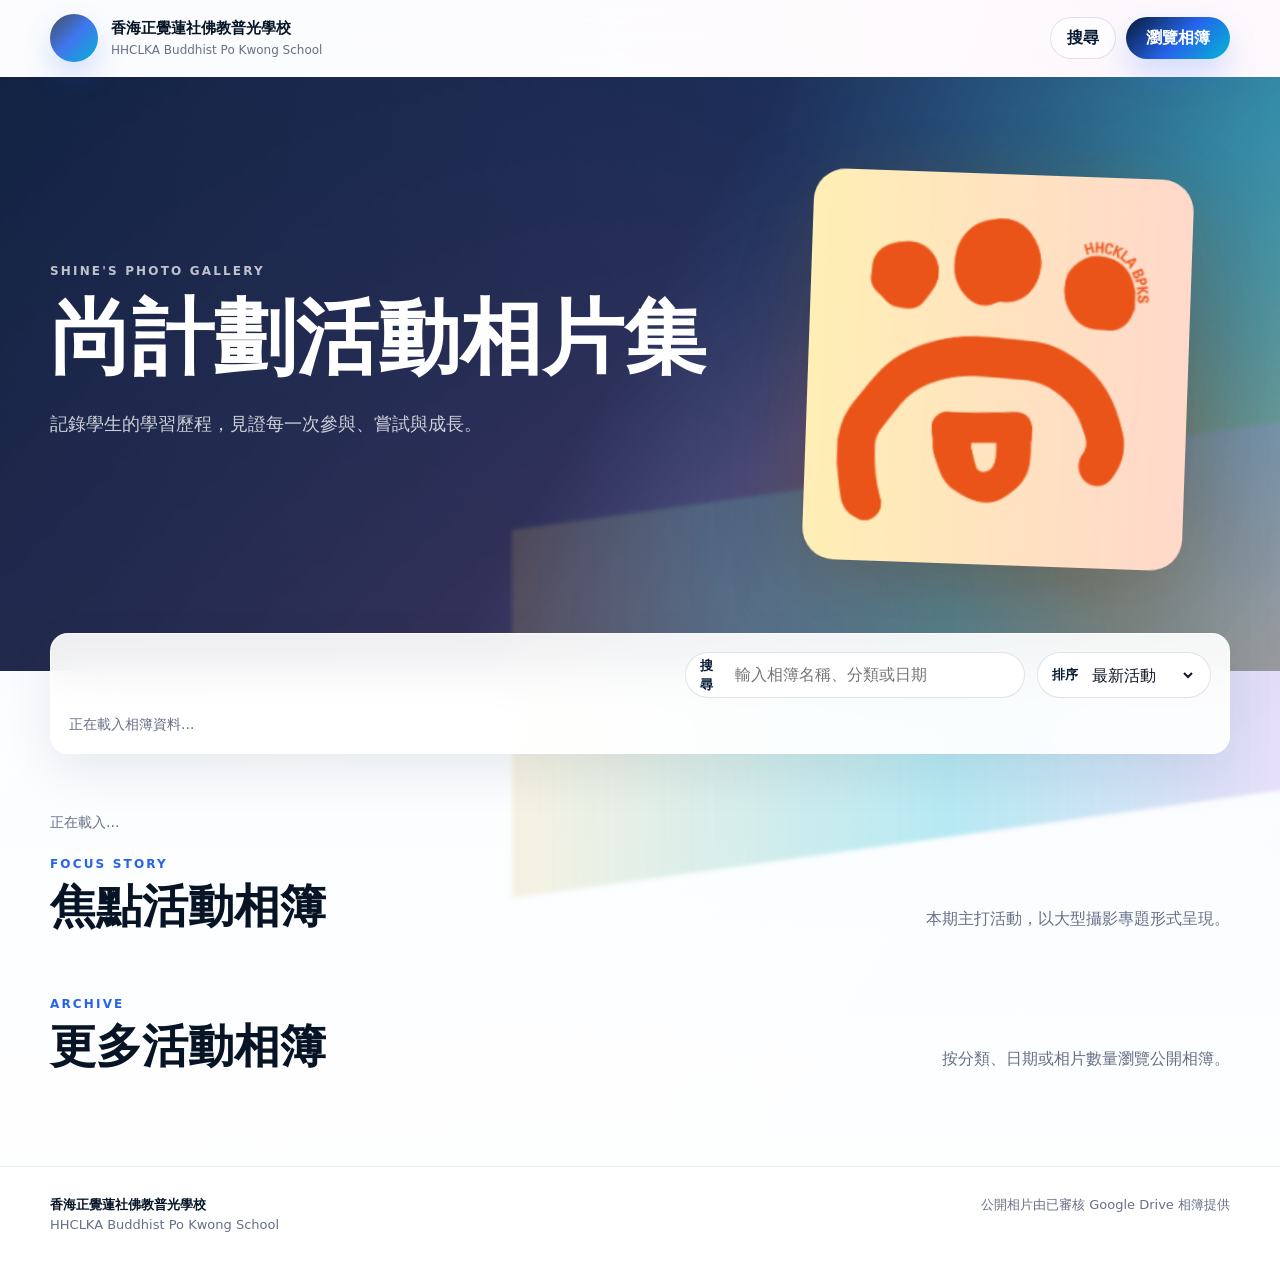
==== index.html @ b088b800 "Use SHINE logo hero artwork" ====
<!DOCTYPE html>
<html lang="zh-Hant">
<head>
  <meta charset="UTF-8" />
  <meta name="viewport" content="width=device-width, initial-scale=1.0" />
  <meta name="description" content="尚計劃活動相片集，展示學生活動、工作體驗及校園服務相片。" />
  <title>尚計劃活動相片集</title>
  <link rel="stylesheet" href="./assets/styles.css" />
  <script src="./config.js"></script>
  <script defer src="./assets/app.js"></script>
</head>
<body>
  <div class="site-shell">
    <header class="site-header">
      <div class="header-inner">
        <a class="brand" href="./" aria-label="返回首頁">
          <span class="brand-mark" id="brandMark" aria-hidden="true"></span>
          <span class="brand-text">
            <span class="brand-title" id="schoolZh">香海正覺蓮社佛教普光學校</span>
            <span class="brand-subtitle" id="schoolEn">HHCLKA Buddhist Po Kwong School</span>
          </span>
        </a>
        <nav class="header-actions" aria-label="主要操作">
          <button class="ghost-button" type="button" id="focusSearch">搜尋</button>
          <button class="primary-button" type="button" data-scroll-target="galleryArea">瀏覽相簿</button>
        </nav>
      </div>
    </header>

    <main>
      <section class="hero" id="homeHero">
        <div class="hero-inner">
          <div class="hero-copy">
            <p class="eyebrow">SHINE's PHOTO GALLERY</p>
            <h1 id="siteTitle">尚計劃活動相片集</h1>
            <p id="siteSubtitle">記錄學生的學習歷程，見證每一次參與、嘗試與成長。</p>
          </div>
          <div class="hero-panel" aria-hidden="true">
            <img class="hero-brand-art" src="./assets/shine-logo.png" alt="" />
          </div>
        </div>
      </section>

      <section class="gallery-controls" id="galleryControls" aria-label="相簿篩選及排序">
        <div class="controls-inner">
          <div class="filter-group" id="filters" aria-label="分類篩選"></div>
          <div class="tool-group">
            <label class="search-field">
              <span>搜尋</span>
              <input id="searchInput" type="search" placeholder="輸入相簿名稱、分類或日期" autocomplete="off" />
            </label>
            <label class="select-field">
              <span>排序</span>
              <select id="sortSelect">
                <option value="newest">最新活動</option>
                <option value="oldest">最舊活動</option>
                <option value="photoCount">相片最多</option>
              </select>
            </label>
          </div>
          <p class="meta-line" id="metaLine">正在載入相簿資料...</p>
        </div>
      </section>

      <section class="home-view" id="homeView">
        <div class="content" id="galleryArea">
          <div class="status" id="status" role="status">正在載入...</div>

          <section class="section-block feature-section" aria-labelledby="featuredTitle">
            <div class="section-head">
              <div>
                <p class="section-kicker">Focus Story</p>
                <h2 class="section-title" id="featuredTitle">焦點活動相簿</h2>
              </div>
              <p class="section-note">本期主打活動，以大型攝影專題形式呈現。</p>
            </div>
            <div class="featured-area" id="featuredArea"></div>
          </section>

          <section class="section-block more-section" aria-labelledby="moreTitle">
            <div class="section-head">
              <div>
                <p class="section-kicker">Archive</p>
                <h2 class="section-title" id="moreTitle">更多活動相簿</h2>
              </div>
              <p class="section-note">按分類、日期或相片數量瀏覽公開相簿。</p>
            </div>
            <div class="album-grid" id="albumGrid"></div>
          </section>
        </div>
      </section>

      <section class="album-view" id="albumView" hidden>
        <div class="content">
          <a class="back-link" id="backBtn" href="./">返回所有相簿</a>
          <article class="album-masthead" id="albumMasthead"></article>
          <div class="status" id="photoStatus" role="status">正在載入相片...</div>
          <div class="photo-wall" id="photoGrid"></div>
        </div>
      </section>
    </main>

    <footer class="site-footer">
      <div class="footer-inner">
        <div>
          <p class="footer-brand" id="footerSchool">香海正覺蓮社佛教普光學校</p>
          <p id="footerText">HHCLKA Buddhist Po Kwong School</p>
        </div>
        <p class="footer-note">公開相片由已審核 Google Drive 相簿提供</p>
      </div>
    </footer>
  </div>
</body>
</html>
---- assets/styles.css ----
:root {
  --ink: #101828;
  --ink-strong: #061425;
  --muted: #667085;
  --muted-strong: #475467;
  --line: rgba(148, 163, 184, 0.28);
  --paper: #fffaf6;
  --surface: rgba(255, 255, 255, 0.78);
  --surface-strong: rgba(255, 255, 255, 0.92);
  --navy: #071a35;
  --blue: #2563eb;
  --electric: #4f46e5;
  --cyan: #06b6d4;
  --magenta: #d946ef;
  --orange: #f97316;
  --gold: #d4a017;
  --shadow-soft: 0 18px 50px rgba(15, 23, 42, 0.08);
  --shadow-lift: 0 24px 70px rgba(15, 23, 42, 0.16);
  --radius-sm: 8px;
  --radius-md: 18px;
  --radius-lg: 28px;
}

* {
  box-sizing: border-box;
}

html {
  scroll-behavior: smooth;
}

body {
  margin: 0;
  min-width: 320px;
  color: var(--ink);
  background:
    linear-gradient(120deg, rgba(255, 255, 255, 0.62), rgba(255, 255, 255, 0.1)),
    radial-gradient(ellipse at 12% -18%, rgba(37, 99, 235, 0.18), transparent 48%),
    radial-gradient(ellipse at 88% 4%, rgba(217, 70, 239, 0.16), transparent 42%),
    linear-gradient(180deg, #fffaf6 0%, #f7fbff 48%, #fff 100%);
  font-family: Inter, ui-sans-serif, system-ui, -apple-system, BlinkMacSystemFont, "Segoe UI", "Microsoft JhengHei", "Noto Sans TC", sans-serif;
  line-height: 1.5;
}

body::before {
  content: "";
  position: fixed;
  inset: 0;
  pointer-events: none;
  z-index: -1;
  opacity: 0.26;
  background-image:
    linear-gradient(rgba(15, 23, 42, 0.035) 1px, transparent 1px),
    linear-gradient(90deg, rgba(15, 23, 42, 0.025) 1px, transparent 1px);
  background-size: 52px 52px;
  mask-image: linear-gradient(to bottom, #000, transparent 78%);
}

a {
  color: inherit;
  text-decoration: none;
}

button,
input,
select {
  font: inherit;
}

button {
  cursor: pointer;
}

img {
  display: block;
  max-width: 100%;
}

.site-shell {
  min-height: 100vh;
  overflow: hidden;
}

.site-header {
  position: sticky;
  top: 0;
  z-index: 50;
  border-bottom: 1px solid rgba(255, 255, 255, 0.38);
  background: rgba(255, 255, 255, 0.68);
  backdrop-filter: blur(22px);
}

.header-inner,
.hero-inner,
.controls-inner,
.content,
.footer-inner {
  width: min(1180px, calc(100% - 40px));
  margin: 0 auto;
}

.header-inner {
  min-height: 76px;
  display: flex;
  align-items: center;
  justify-content: space-between;
  gap: 20px;
}

.brand {
  display: inline-flex;
  align-items: center;
  gap: 13px;
  min-width: 0;
}

.brand-mark {
  width: 48px;
  height: 48px;
  flex: 0 0 auto;
  display: grid;
  place-items: center;
  border-radius: 50%;
  color: #fff;
  font-weight: 800;
  letter-spacing: 0;
  background:
    linear-gradient(135deg, rgba(255, 255, 255, 0.24), transparent),
    linear-gradient(135deg, var(--navy), var(--blue) 48%, var(--cyan));
  box-shadow: 0 14px 30px rgba(37, 99, 235, 0.2);
  overflow: hidden;
}

.brand-mark img {
  width: 100%;
  height: 100%;
  object-fit: contain;
  background: #fff;
  padding: 4px;
}

.brand-text {
  display: grid;
  min-width: 0;
}

.brand-title {
  font-size: 15px;
  font-weight: 800;
  color: var(--ink-strong);
  white-space: nowrap;
  overflow: hidden;
  text-overflow: ellipsis;
}

.brand-subtitle {
  margin-top: 2px;
  font-size: 12px;
  color: var(--muted);
  white-space: nowrap;
  overflow: hidden;
  text-overflow: ellipsis;
}

.header-actions {
  display: flex;
  align-items: center;
  gap: 10px;
  flex: 0 0 auto;
}

.ghost-button,
.primary-button,
.feature-action,
.album-action {
  min-height: 42px;
  border: 0;
  border-radius: 999px;
  display: inline-flex;
  align-items: center;
  justify-content: center;
  gap: 8px;
  font-weight: 800;
  letter-spacing: 0;
  transition: transform 0.22s ease, box-shadow 0.22s ease, background 0.22s ease;
}

.ghost-button {
  padding: 0 16px;
  color: var(--navy);
  background: rgba(255, 255, 255, 0.64);
  border: 1px solid rgba(15, 23, 42, 0.12);
}

.primary-button,
.feature-action {
  padding: 0 20px;
  color: #fff;
  background: linear-gradient(135deg, var(--navy), var(--blue) 52%, var(--cyan));
  box-shadow: 0 16px 32px rgba(37, 99, 235, 0.2);
}

.ghost-button:hover,
.primary-button:hover,
.feature-action:hover,
.album-action:hover {
  transform: translateY(-2px);
}

.hero {
  position: relative;
  isolation: isolate;
}

.hero::before {
  content: "";
  position: absolute;
  inset: 0;
  z-index: -2;
  background:
    linear-gradient(120deg, rgba(7, 26, 53, 0.92) 0%, rgba(20, 31, 63, 0.86) 48%, rgba(6, 182, 212, 0.36) 100%),
    conic-gradient(from 145deg at 72% 46%, rgba(249, 115, 22, 0.82), rgba(217, 70, 239, 0.54), rgba(37, 99, 235, 0.78), rgba(6, 182, 212, 0.62), rgba(249, 115, 22, 0.82));
}

.hero::after {
  content: "";
  position: absolute;
  inset: auto -8% -28% 40%;
  height: 62%;
  z-index: -1;
  transform: skewY(-8deg);
  background:
    linear-gradient(90deg, rgba(212, 160, 23, 0.12), rgba(6, 182, 212, 0.28), rgba(217, 70, 239, 0.18)),
    rgba(255, 255, 255, 0.06);
  filter: blur(2px);
}

.hero-inner {
  min-height: 560px;
  display: grid;
  grid-template-columns: minmax(0, 1.04fr) minmax(320px, 0.72fr);
  align-items: center;
  gap: 48px;
  padding: 82px 0 92px;
  color: #fff;
}

.hero-copy {
  max-width: 720px;
}

.eyebrow,
.section-kicker {
  margin: 0 0 16px;
  color: rgba(255, 255, 255, 0.72);
  font-size: 12px;
  font-weight: 900;
  letter-spacing: 0.18em;
  text-transform: uppercase;
}

.hero h1 {
  margin: 0;
  max-width: 760px;
  font-family: "Noto Serif TC", "Songti TC", Georgia, serif;
  font-size: clamp(44px, 7vw, 82px);
  font-weight: 700;
  line-height: 1.06;
  letter-spacing: 0;
}

.hero-copy p:not(.eyebrow) {
  max-width: 620px;
  margin: 24px 0 34px;
  color: rgba(255, 255, 255, 0.78);
  font-size: 18px;
  line-height: 1.9;
}

.hero-panel {
  position: relative;
  min-height: 420px;
  display: grid;
  place-items: center;
}

.hero-brand-art {
  width: min(380px, 72vw);
  max-height: 420px;
  object-fit: contain;
  border-radius: 32px;
  filter:
    drop-shadow(0 34px 72px rgba(0, 0, 0, 0.26))
    drop-shadow(0 14px 34px rgba(249, 115, 22, 0.16));
  transform: rotate(2deg);
  transform-origin: center;
}

.gallery-controls {
  position: relative;
  z-index: 10;
  margin-top: -38px;
}

.controls-inner {
  padding: 18px;
  display: grid;
  grid-template-columns: 1fr auto;
  gap: 16px 22px;
  align-items: center;
  border: 1px solid rgba(255, 255, 255, 0.68);
  border-radius: var(--radius-md);
  background: var(--surface-strong);
  box-shadow: var(--shadow-soft);
  backdrop-filter: blur(22px);
}

.filter-group {
  display: flex;
  flex-wrap: wrap;
  gap: 9px;
  min-width: 0;
}

.filter-button {
  min-height: 38px;
  padding: 0 15px;
  border: 1px solid rgba(15, 23, 42, 0.1);
  border-radius: 999px;
  color: var(--muted-strong);
  background: rgba(255, 255, 255, 0.66);
  font-weight: 800;
  transition: transform 0.2s ease, border-color 0.2s ease, color 0.2s ease, background 0.2s ease;
}

.filter-button:hover,
.filter-button.is-active {
  transform: translateY(-1px);
  color: #fff;
  border-color: transparent;
  background: linear-gradient(135deg, var(--navy), var(--blue), var(--cyan));
}

.tool-group {
  display: flex;
  align-items: center;
  gap: 12px;
  justify-self: end;
}

.search-field,
.select-field {
  min-height: 46px;
  display: flex;
  align-items: center;
  gap: 10px;
  border: 1px solid rgba(15, 23, 42, 0.12);
  border-radius: 999px;
  background: #fff;
  color: var(--muted);
  padding: 0 14px;
}

.search-field {
  width: min(340px, 32vw);
}

.search-field span,
.select-field span {
  font-size: 13px;
  font-weight: 900;
  color: var(--navy);
}

.search-field input,
.select-field select {
  width: 100%;
  min-width: 0;
  border: 0;
  outline: 0;
  color: var(--ink);
  background: transparent;
}

.select-field select {
  width: 108px;
}

.meta-line {
  grid-column: 1 / -1;
  margin: 0;
  color: var(--muted);
  font-size: 14px;
}

.content {
  padding: 58px 0 70px;
}

.status {
  margin: 0 0 22px;
  color: var(--muted);
  font-size: 14px;
}

.section-block + .section-block {
  margin-top: 62px;
}

.feature-section[hidden] + .more-section {
  margin-top: 0;
}

.section-head {
  margin-bottom: 24px;
  display: flex;
  align-items: end;
  justify-content: space-between;
  gap: 24px;
}

.section-kicker {
  margin-bottom: 8px;
  color: var(--blue);
}

.section-title {
  margin: 0;
  font-family: "Noto Serif TC", "Songti TC", Georgia, serif;
  font-size: clamp(30px, 4vw, 46px);
  line-height: 1.12;
  letter-spacing: 0;
  color: var(--ink-strong);
}

.section-note {
  max-width: 360px;
  margin: 0;
  color: var(--muted);
  line-height: 1.7;
}

.featured-card {
  position: relative;
  display: grid;
  grid-template-columns: minmax(0, 0.82fr) minmax(320px, 1fr);
  min-height: 430px;
  overflow: hidden;
  border-radius: var(--radius-lg);
  color: #fff;
  background:
    linear-gradient(#101828, #101828) padding-box,
    linear-gradient(135deg, var(--cyan), var(--blue), var(--magenta), var(--orange), var(--gold)) border-box;
  border: 1px solid transparent;
  box-shadow:
    0 30px 70px rgba(37, 99, 235, 0.22),
    0 22px 52px rgba(217, 70, 239, 0.14),
    0 12px 44px rgba(249, 115, 22, 0.1);
}

.featured-card::before {
  content: "";
  position: absolute;
  inset: 0;
  pointer-events: none;
  background:
    linear-gradient(135deg, rgba(255, 255, 255, 0.14), transparent 42%),
    linear-gradient(90deg, rgba(7, 26, 53, 0.96) 0%, rgba(7, 26, 53, 0.82) 38%, rgba(7, 26, 53, 0.18) 100%);
  z-index: 1;
}

.featured-copy {
  position: relative;
  z-index: 2;
  padding: clamp(28px, 5vw, 54px);
  align-self: end;
}

.featured-media {
  position: relative;
  overflow: hidden;
  min-height: 430px;
  background:
    linear-gradient(135deg, rgba(37, 99, 235, 0.24), rgba(6, 182, 212, 0.28)),
    #dbeafe;
}

.featured-media img {
  position: relative;
  z-index: 1;
  width: 100%;
  height: 100%;
  min-height: 430px;
  object-fit: cover;
  filter: saturate(1.12) contrast(1.04);
  transform: scale(1.01);
  transition: transform 0.5s ease;
}

.featured-card:hover .featured-media img {
  transform: scale(1.06);
}

.feature-label,
.album-label,
.masthead-label {
  display: inline-flex;
  align-items: center;
  min-height: 30px;
  padding: 0 12px;
  border-radius: 999px;
  color: #fff;
  font-size: 12px;
  font-weight: 900;
  background: linear-gradient(135deg, var(--blue), var(--cyan));
}

.featured-title {
  max-width: 620px;
  margin: 18px 0 16px;
  font-family: "Noto Serif TC", "Songti TC", Georgia, serif;
  font-size: clamp(32px, 5vw, 58px);
  line-height: 1.12;
  letter-spacing: 0;
}

.featured-desc {
  max-width: 540px;
  margin: 0 0 24px;
  color: rgba(255, 255, 255, 0.8);
  font-size: 16px;
  line-height: 1.85;
}

.feature-meta,
.album-meta,
.masthead-meta {
  display: flex;
  flex-wrap: wrap;
  gap: 10px;
  align-items: center;
  color: rgba(255, 255, 255, 0.78);
  font-size: 14px;
}

.feature-meta {
  margin-bottom: 24px;
}

.feature-action {
  min-height: 48px;
  background: linear-gradient(135deg, var(--orange), var(--magenta) 52%, var(--blue));
}

.album-grid {
  display: grid;
  grid-template-columns: repeat(3, minmax(0, 1fr));
  gap: 22px;
}

.album-card {
  position: relative;
  min-width: 0;
  overflow: hidden;
  border: 1px solid rgba(148, 163, 184, 0.22);
  border-radius: var(--radius-md);
  background: var(--surface-strong);
  box-shadow: 0 16px 42px rgba(15, 23, 42, 0.08);
  transition: transform 0.24s ease, box-shadow 0.24s ease, border-color 0.24s ease;
}

.album-card:hover {
  transform: translateY(-6px);
  border-color: rgba(37, 99, 235, 0.24);
  box-shadow: var(--shadow-lift);
}

.album-cover {
  position: relative;
  aspect-ratio: 4 / 3;
  overflow: hidden;
  background:
    linear-gradient(135deg, rgba(37, 99, 235, 0.18), rgba(217, 70, 239, 0.14), rgba(249, 115, 22, 0.16)),
    #e2e8f0;
}

.album-cover img {
  position: relative;
  z-index: 1;
  width: 100%;
  height: 100%;
  object-fit: cover;
  filter: saturate(1.1) contrast(1.03);
  transition: transform 0.42s ease;
}

.album-cover::after,
.featured-media::after,
.masthead-cover::after {
  content: "";
  position: absolute;
  inset: 0;
  z-index: 2;
  pointer-events: none;
  opacity: 0.3;
  background:
    radial-gradient(circle at 18% 18%, rgba(6, 182, 212, 0.45), transparent 32%),
    radial-gradient(circle at 86% 20%, rgba(217, 70, 239, 0.34), transparent 34%),
    linear-gradient(135deg, rgba(249, 115, 22, 0.22), rgba(37, 99, 235, 0.08) 46%, rgba(212, 160, 23, 0.18));
  mix-blend-mode: screen;
}

.cover-art {
  position: absolute;
  inset: 0;
  z-index: 0;
  display: grid;
  place-items: center;
  overflow: hidden;
  color: rgba(255, 255, 255, 0.88);
  font-family: "Noto Serif TC", "Songti TC", Georgia, serif;
  font-size: clamp(34px, 6vw, 76px);
  font-weight: 800;
  letter-spacing: 0;
  background:
    radial-gradient(circle at 12% 18%, rgba(6, 182, 212, 0.95), transparent 30%),
    radial-gradient(circle at 86% 18%, rgba(217, 70, 239, 0.82), transparent 34%),
    radial-gradient(circle at 78% 86%, rgba(249, 115, 22, 0.85), transparent 36%),
    linear-gradient(135deg, #071a35 0%, #2563eb 46%, #06b6d4 100%);
}

.cover-art::before,
.cover-art::after {
  content: "";
  position: absolute;
  inset: -28%;
  background:
    conic-gradient(from 120deg, rgba(255, 255, 255, 0), rgba(255, 255, 255, 0.34), rgba(255, 255, 255, 0), rgba(212, 160, 23, 0.34), rgba(255, 255, 255, 0));
  animation: coverDrift 12s linear infinite;
}

.cover-art::after {
  inset: 8%;
  border: 1px solid rgba(255, 255, 255, 0.34);
  border-radius: 34% 66% 54% 46%;
  background:
    linear-gradient(135deg, rgba(255, 255, 255, 0.24), rgba(255, 255, 255, 0)),
    radial-gradient(circle at 50% 50%, rgba(255, 255, 255, 0.12), transparent 58%);
  animation-direction: reverse;
}

.cover-art span {
  position: relative;
  z-index: 1;
  text-shadow: 0 18px 42px rgba(7, 26, 53, 0.36);
}

@keyframes coverDrift {
  to {
    transform: rotate(1turn);
  }
}

.album-card:hover .album-cover img {
  transform: scale(1.05);
}

.album-label {
  position: absolute;
  z-index: 3;
  top: 14px;
  left: 14px;
  backdrop-filter: blur(12px);
}

.album-body {
  padding: 20px 20px 22px;
}

.album-title {
  margin: 0 0 10px;
  color: var(--ink-strong);
  font-size: 19px;
  font-weight: 900;
  line-height: 1.35;
}

.album-desc {
  min-height: 52px;
  margin: 0 0 18px;
  color: var(--muted);
  font-size: 14px;
  line-height: 1.75;
}

.album-meta {
  color: var(--muted);
}

.album-action {
  margin-top: 18px;
  width: 100%;
  min-height: 42px;
  color: var(--navy);
  background: linear-gradient(135deg, rgba(37, 99, 235, 0.12), rgba(6, 182, 212, 0.12), rgba(217, 70, 239, 0.1));
}

.empty-state,
.error-state {
  padding: 38px;
  border: 1px dashed rgba(148, 163, 184, 0.54);
  border-radius: var(--radius-md);
  background: rgba(255, 255, 255, 0.7);
  color: var(--muted);
  text-align: center;
}

.empty-state strong,
.error-state strong {
  display: block;
  margin-bottom: 8px;
  color: var(--ink-strong);
  font-size: 18px;
}

.error-state {
  border-color: rgba(248, 113, 113, 0.5);
  color: #b42318;
  background: rgba(255, 241, 242, 0.84);
}

.album-view {
  position: relative;
}

.album-view .content {
  padding-top: 48px;
}

.back-link {
  display: inline-flex;
  align-items: center;
  min-height: 40px;
  margin-bottom: 24px;
  color: var(--navy);
  font-weight: 900;
  border-bottom: 2px solid rgba(37, 99, 235, 0.34);
}

.album-masthead {
  position: relative;
  overflow: hidden;
  min-height: 360px;
  margin-bottom: 34px;
  border-radius: var(--radius-lg);
  color: #fff;
  background:
    linear-gradient(110deg, rgba(7, 26, 53, 0.96), rgba(7, 26, 53, 0.72) 48%, rgba(7, 26, 53, 0.18)),
    var(--navy);
  box-shadow: var(--shadow-lift);
}

.masthead-cover {
  position: absolute;
  inset: 0;
  z-index: 0;
  overflow: hidden;
}

.masthead-cover img {
  position: relative;
  z-index: 1;
  width: 100%;
  height: 100%;
  object-fit: cover;
  opacity: 0.44;
  filter: saturate(1.14) contrast(1.05);
}

.masthead-content {
  position: relative;
  z-index: 1;
  max-width: 760px;
  padding: clamp(30px, 6vw, 58px);
}

.masthead-title {
  margin: 18px 0 16px;
  font-family: "Noto Serif TC", "Songti TC", Georgia, serif;
  font-size: clamp(34px, 5.2vw, 62px);
  line-height: 1.12;
  letter-spacing: 0;
}

.masthead-desc {
  max-width: 640px;
  margin: 0 0 22px;
  color: rgba(255, 255, 255, 0.8);
  line-height: 1.85;
}

.photo-wall {
  display: grid;
  grid-template-columns: repeat(4, minmax(0, 1fr));
  grid-auto-flow: dense;
  gap: 16px;
}

.photo-tile {
  position: relative;
  overflow: hidden;
  min-height: 190px;
  border-radius: var(--radius-sm);
  background: #e2e8f0;
  box-shadow: 0 14px 30px rgba(15, 23, 42, 0.08);
  transition: transform 0.24s ease, box-shadow 0.24s ease;
}

.photo-tile:nth-child(7n + 1),
.photo-tile:nth-child(7n + 5) {
  grid-row: span 2;
}

.photo-tile:hover {
  transform: translateY(-4px);
  box-shadow: var(--shadow-lift);
}

.photo-tile img {
  width: 100%;
  height: 100%;
  min-height: 190px;
  object-fit: cover;
  transition: transform 0.42s ease;
}

.photo-tile:hover img {
  transform: scale(1.045);
}

.site-footer {
  border-top: 1px solid rgba(148, 163, 184, 0.22);
  background: rgba(255, 255, 255, 0.74);
}

.footer-inner {
  padding: 28px 0;
  display: flex;
  justify-content: space-between;
  gap: 24px;
  color: var(--muted);
  font-size: 13px;
}

.footer-inner p {
  margin: 0;
}

.footer-brand {
  margin-bottom: 5px;
  color: var(--ink-strong);
  font-weight: 900;
}

.footer-note {
  text-align: right;
}

[hidden] {
  display: none !important;
}

@media (max-width: 1040px) {
  .hero-inner {
    grid-template-columns: 1fr;
    min-height: auto;
  }

  .hero-panel {
    display: none;
  }

  .controls-inner {
    grid-template-columns: 1fr;
  }

  .tool-group {
    justify-self: stretch;
  }

  .search-field {
    width: 100%;
  }

  .album-grid,
  .photo-wall {
    grid-template-columns: repeat(2, minmax(0, 1fr));
  }

  .featured-card {
    grid-template-columns: 1fr;
  }

  .featured-media {
    order: -1;
    min-height: 280px;
  }

  .featured-media img {
    min-height: 280px;
  }

  .featured-card::before {
    background:
      linear-gradient(180deg, rgba(7, 26, 53, 0.14) 0%, rgba(7, 26, 53, 0.88) 62%, rgba(7, 26, 53, 0.96) 100%);
  }
}

@media (max-width: 720px) {
  .header-inner,
  .hero-inner,
  .controls-inner,
  .content,
  .footer-inner {
    width: min(100% - 28px, 1180px);
  }

  .header-inner {
    min-height: auto;
    padding: 14px 0;
    align-items: flex-start;
    flex-direction: column;
  }

  .header-actions,
  .tool-group,
  .section-head,
  .footer-inner {
    width: 100%;
    align-items: stretch;
    flex-direction: column;
  }

  .brand {
    width: 100%;
  }

  .brand-title,
  .brand-subtitle {
    white-space: normal;
  }

  .ghost-button,
  .primary-button {
    width: 100%;
  }

  .hero-inner {
    padding: 64px 0 88px;
  }

  .hero h1 {
    font-size: 42px;
  }

  .gallery-controls {
    margin-top: -56px;
  }

  .filter-group {
    display: grid;
    grid-template-columns: repeat(2, minmax(0, 1fr));
  }

  .filter-button {
    width: 100%;
  }

  .search-field,
  .select-field {
    width: 100%;
  }

  .select-field select {
    width: 100%;
  }

  .content {
    padding: 44px 0 56px;
  }

  .album-grid,
  .photo-wall {
    grid-template-columns: 1fr;
  }

  .photo-tile:nth-child(n) {
    grid-row: auto;
  }

  .featured-copy,
  .masthead-content {
    padding: 28px;
  }

  .featured-title,
  .masthead-title {
    font-size: 34px;
  }

  .footer-note {
    text-align: left;
  }
}
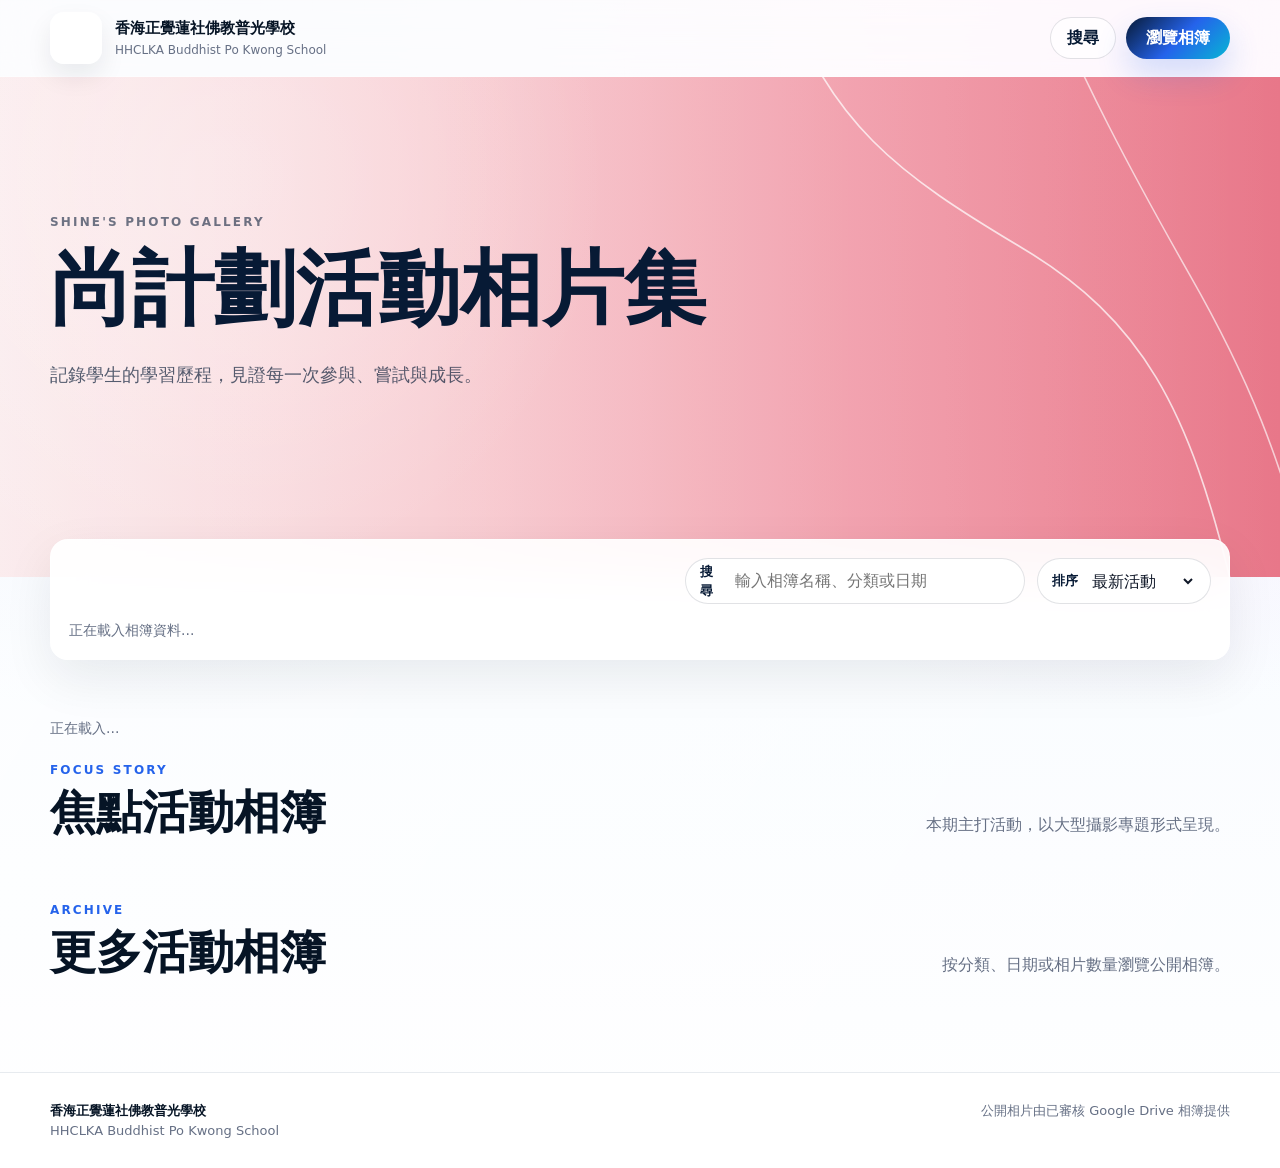
==== commit 9dbe9002: "Use school logo and pink hero cover" ====
--- a/index.html
+++ b/index.html
@@ -34,9 +34,6 @@
             <p class="eyebrow">SHINE's PHOTO GALLERY</p>
             <h1 id="siteTitle">尚計劃活動相片集</h1>
             <p id="siteSubtitle">記錄學生的學習歷程，見證每一次參與、嘗試與成長。</p>
-          </div>
-          <div class="hero-panel" aria-hidden="true">
-            <img class="hero-brand-art" src="./assets/shine-logo.png" alt="" />
           </div>
         </div>
       </section>
--- a/assets/styles.css
+++ b/assets/styles.css
@@ -115,19 +115,17 @@
 }
 
 .brand-mark {
-  width: 48px;
-  height: 48px;
+  width: 52px;
+  height: 52px;
   flex: 0 0 auto;
   display: grid;
   place-items: center;
-  border-radius: 50%;
+  border-radius: 14px;
   color: #fff;
   font-weight: 800;
   letter-spacing: 0;
-  background:
-    linear-gradient(135deg, rgba(255, 255, 255, 0.24), transparent),
-    linear-gradient(135deg, var(--navy), var(--blue) 48%, var(--cyan));
-  box-shadow: 0 14px 30px rgba(37, 99, 235, 0.2);
+  background: rgba(255, 255, 255, 0.82);
+  box-shadow: 0 12px 26px rgba(15, 23, 42, 0.08);
   overflow: hidden;
 }
 
@@ -135,8 +133,8 @@
   width: 100%;
   height: 100%;
   object-fit: contain;
-  background: #fff;
-  padding: 4px;
+  background: transparent;
+  padding: 3px;
 }
 
 .brand-text {
@@ -218,31 +216,30 @@
   inset: 0;
   z-index: -2;
   background:
-    linear-gradient(120deg, rgba(7, 26, 53, 0.92) 0%, rgba(20, 31, 63, 0.86) 48%, rgba(6, 182, 212, 0.36) 100%),
-    conic-gradient(from 145deg at 72% 46%, rgba(249, 115, 22, 0.82), rgba(217, 70, 239, 0.54), rgba(37, 99, 235, 0.78), rgba(6, 182, 212, 0.62), rgba(249, 115, 22, 0.82));
+    linear-gradient(90deg, #f9e5e7 0%, #f7c6cc 34%, #f19aa8 66%, #e87789 100%);
 }
 
 .hero::after {
   content: "";
   position: absolute;
-  inset: auto -8% -28% 40%;
-  height: 62%;
+  inset: 0;
   z-index: -1;
-  transform: skewY(-8deg);
-  background:
-    linear-gradient(90deg, rgba(212, 160, 23, 0.12), rgba(6, 182, 212, 0.28), rgba(217, 70, 239, 0.18)),
-    rgba(255, 255, 255, 0.06);
-  filter: blur(2px);
+  background:
+    url("data:image/svg+xml,%3Csvg xmlns='http://www.w3.org/2000/svg' width='1200' height='420' viewBox='0 0 1200 420'%3E%3Cpath d='M780 -80 C820 40 880 82 984 144 C1084 204 1124 278 1160 430' fill='none' stroke='white' stroke-opacity='.72' stroke-width='1.4'/%3E%3Cpath d='M996 -90 C1032 0 1078 85 1124 166 C1172 250 1202 321 1228 430' fill='none' stroke='white' stroke-opacity='.64' stroke-width='1.3'/%3E%3C/svg%3E"),
+    radial-gradient(circle at 15% 20%, rgba(255, 255, 255, 0.3), transparent 36%),
+    linear-gradient(90deg, rgba(255, 255, 255, 0.28), rgba(255, 255, 255, 0));
+  background-repeat: no-repeat;
+  background-position: center right, center, center;
+  background-size: cover;
+  pointer-events: none;
 }
 
 .hero-inner {
-  min-height: 560px;
-  display: grid;
-  grid-template-columns: minmax(0, 1.04fr) minmax(320px, 0.72fr);
-  align-items: center;
-  gap: 48px;
-  padding: 82px 0 92px;
-  color: #fff;
+  min-height: 500px;
+  display: flex;
+  align-items: center;
+  padding: 82px 0 96px;
+  color: var(--navy);
 }
 
 .hero-copy {
@@ -252,7 +249,7 @@
 .eyebrow,
 .section-kicker {
   margin: 0 0 16px;
-  color: rgba(255, 255, 255, 0.72);
+  color: rgba(7, 26, 53, 0.58);
   font-size: 12px;
   font-weight: 900;
   letter-spacing: 0.18em;
@@ -272,28 +269,9 @@
 .hero-copy p:not(.eyebrow) {
   max-width: 620px;
   margin: 24px 0 34px;
-  color: rgba(255, 255, 255, 0.78);
+  color: rgba(7, 26, 53, 0.68);
   font-size: 18px;
   line-height: 1.9;
-}
-
-.hero-panel {
-  position: relative;
-  min-height: 420px;
-  display: grid;
-  place-items: center;
-}
-
-.hero-brand-art {
-  width: min(380px, 72vw);
-  max-height: 420px;
-  object-fit: contain;
-  border-radius: 32px;
-  filter:
-    drop-shadow(0 34px 72px rgba(0, 0, 0, 0.26))
-    drop-shadow(0 14px 34px rgba(249, 115, 22, 0.16));
-  transform: rotate(2deg);
-  transform-origin: center;
 }
 
 .gallery-controls {
@@ -872,12 +850,7 @@
 
 @media (max-width: 1040px) {
   .hero-inner {
-    grid-template-columns: 1fr;
-    min-height: auto;
-  }
-
-  .hero-panel {
-    display: none;
+    min-height: 440px;
   }
 
   .controls-inner {
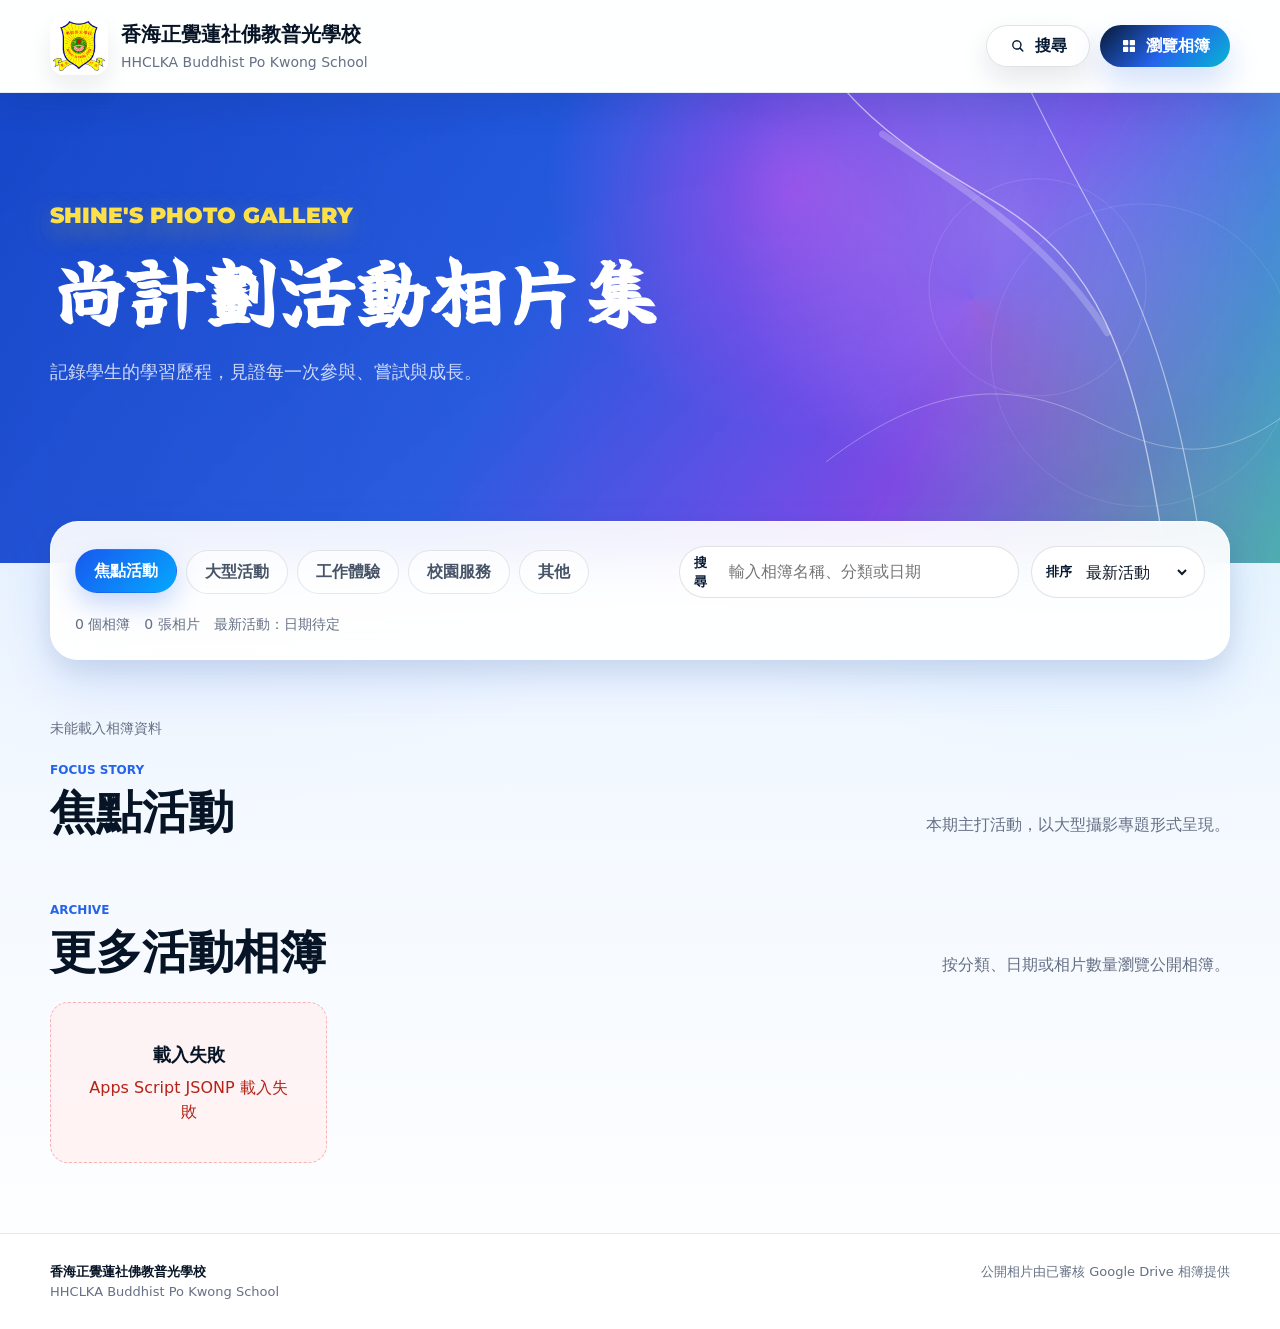
==== commit 661cbf36: "Restyle focus gallery landing page" ====
--- a/index.html
+++ b/index.html
@@ -5,6 +5,9 @@
   <meta name="viewport" content="width=device-width, initial-scale=1.0" />
   <meta name="description" content="尚計劃活動相片集，展示學生活動、工作體驗及校園服務相片。" />
   <title>尚計劃活動相片集</title>
+  <link rel="preconnect" href="https://fonts.googleapis.com" />
+  <link rel="preconnect" href="https://fonts.gstatic.com" crossorigin />
+  <link href="https://fonts.googleapis.com/css2?family=Montserrat:wght@800;900&family=Yuji+Boku&display=swap" rel="stylesheet" />
   <link rel="stylesheet" href="./assets/styles.css" />
   <script src="./config.js"></script>
   <script defer src="./assets/app.js"></script>
@@ -67,7 +70,7 @@
             <div class="section-head">
               <div>
                 <p class="section-kicker">Focus Story</p>
-                <h2 class="section-title" id="featuredTitle">焦點活動相簿</h2>
+                <h2 class="section-title" id="featuredTitle">焦點活動</h2>
               </div>
               <p class="section-note">本期主打活動，以大型攝影專題形式呈現。</p>
             </div>
--- a/assets/styles.css
+++ b/assets/styles.css
@@ -34,10 +34,9 @@
   min-width: 320px;
   color: var(--ink);
   background:
-    linear-gradient(120deg, rgba(255, 255, 255, 0.62), rgba(255, 255, 255, 0.1)),
-    radial-gradient(ellipse at 12% -18%, rgba(37, 99, 235, 0.18), transparent 48%),
-    radial-gradient(ellipse at 88% 4%, rgba(217, 70, 239, 0.16), transparent 42%),
-    linear-gradient(180deg, #fffaf6 0%, #f7fbff 48%, #fff 100%);
+    radial-gradient(ellipse at 16% -10%, rgba(37, 99, 235, 0.14), transparent 46%),
+    radial-gradient(ellipse at 88% 4%, rgba(6, 182, 212, 0.12), transparent 42%),
+    linear-gradient(180deg, #f8fbff 0%, #eef6ff 42%, #fff 100%);
   font-family: Inter, ui-sans-serif, system-ui, -apple-system, BlinkMacSystemFont, "Segoe UI", "Microsoft JhengHei", "Noto Sans TC", sans-serif;
   line-height: 1.5;
 }
@@ -85,8 +84,9 @@
   position: sticky;
   top: 0;
   z-index: 50;
-  border-bottom: 1px solid rgba(255, 255, 255, 0.38);
-  background: rgba(255, 255, 255, 0.68);
+  border-bottom: 1px solid rgba(226, 232, 240, 0.82);
+  background: rgba(255, 255, 255, 0.96);
+  box-shadow: 0 14px 34px rgba(15, 23, 42, 0.08);
   backdrop-filter: blur(22px);
 }
 
@@ -100,7 +100,7 @@
 }
 
 .header-inner {
-  min-height: 76px;
+  min-height: 92px;
   display: flex;
   align-items: center;
   justify-content: space-between;
@@ -115,8 +115,8 @@
 }
 
 .brand-mark {
-  width: 52px;
-  height: 52px;
+  width: 58px;
+  height: 58px;
   flex: 0 0 auto;
   display: grid;
   place-items: center;
@@ -143,7 +143,7 @@
 }
 
 .brand-title {
-  font-size: 15px;
+  font-size: 20px;
   font-weight: 800;
   color: var(--ink-strong);
   white-space: nowrap;
@@ -152,8 +152,8 @@
 }
 
 .brand-subtitle {
-  margin-top: 2px;
-  font-size: 12px;
+  margin-top: 3px;
+  font-size: 14px;
   color: var(--muted);
   white-space: nowrap;
   overflow: hidden;
@@ -183,11 +183,37 @@
   transition: transform 0.22s ease, box-shadow 0.22s ease, background 0.22s ease;
 }
 
+.ghost-button::before,
+.primary-button::before {
+  content: "";
+  width: 18px;
+  height: 18px;
+  flex: 0 0 auto;
+  background: currentColor;
+  -webkit-mask-repeat: no-repeat;
+  -webkit-mask-position: center;
+  -webkit-mask-size: contain;
+  mask-repeat: no-repeat;
+  mask-position: center;
+  mask-size: contain;
+}
+
+.ghost-button::before {
+  -webkit-mask-image: url("data:image/svg+xml,%3Csvg viewBox='0 0 24 24' xmlns='http://www.w3.org/2000/svg'%3E%3Cpath fill='black' d='M10.5 4a6.5 6.5 0 0 1 5.17 10.44l3.45 3.45a1 1 0 0 1-1.42 1.42l-3.45-3.45A6.5 6.5 0 1 1 10.5 4Zm0 2a4.5 4.5 0 1 0 0 9 4.5 4.5 0 0 0 0-9Z'/%3E%3C/svg%3E");
+  mask-image: url("data:image/svg+xml,%3Csvg viewBox='0 0 24 24' xmlns='http://www.w3.org/2000/svg'%3E%3Cpath fill='black' d='M10.5 4a6.5 6.5 0 0 1 5.17 10.44l3.45 3.45a1 1 0 0 1-1.42 1.42l-3.45-3.45A6.5 6.5 0 1 1 10.5 4Zm0 2a4.5 4.5 0 1 0 0 9 4.5 4.5 0 0 0 0-9Z'/%3E%3C/svg%3E");
+}
+
+.primary-button::before {
+  -webkit-mask-image: url("data:image/svg+xml,%3Csvg viewBox='0 0 24 24' xmlns='http://www.w3.org/2000/svg'%3E%3Cpath fill='black' d='M5 4h5a1 1 0 0 1 1 1v5a1 1 0 0 1-1 1H5a1 1 0 0 1-1-1V5a1 1 0 0 1 1-1Zm9 0h5a1 1 0 0 1 1 1v5a1 1 0 0 1-1 1h-5a1 1 0 0 1-1-1V5a1 1 0 0 1 1-1ZM5 13h5a1 1 0 0 1 1 1v5a1 1 0 0 1-1 1H5a1 1 0 0 1-1-1v-5a1 1 0 0 1 1-1Zm9 0h5a1 1 0 0 1 1 1v5a1 1 0 0 1-1 1h-5a1 1 0 0 1-1-1v-5a1 1 0 0 1 1-1Z'/%3E%3C/svg%3E");
+  mask-image: url("data:image/svg+xml,%3Csvg viewBox='0 0 24 24' xmlns='http://www.w3.org/2000/svg'%3E%3Cpath fill='black' d='M5 4h5a1 1 0 0 1 1 1v5a1 1 0 0 1-1 1H5a1 1 0 0 1-1-1V5a1 1 0 0 1 1-1Zm9 0h5a1 1 0 0 1 1 1v5a1 1 0 0 1-1 1h-5a1 1 0 0 1-1-1V5a1 1 0 0 1 1-1ZM5 13h5a1 1 0 0 1 1 1v5a1 1 0 0 1-1 1H5a1 1 0 0 1-1-1v-5a1 1 0 0 1 1-1Zm9 0h5a1 1 0 0 1 1 1v5a1 1 0 0 1-1 1h-5a1 1 0 0 1-1-1v-5a1 1 0 0 1 1-1Z'/%3E%3C/svg%3E");
+}
+
 .ghost-button {
-  padding: 0 16px;
+  padding: 0 22px;
   color: var(--navy);
-  background: rgba(255, 255, 255, 0.64);
+  background: rgba(255, 255, 255, 0.86);
   border: 1px solid rgba(15, 23, 42, 0.12);
+  box-shadow: 0 12px 28px rgba(15, 23, 42, 0.1);
 }
 
 .primary-button,
@@ -216,7 +242,9 @@
   inset: 0;
   z-index: -2;
   background:
-    linear-gradient(90deg, #f9e5e7 0%, #f7c6cc 34%, #f19aa8 66%, #e87789 100%);
+    radial-gradient(circle at 62% 20%, rgba(217, 70, 239, 0.52), transparent 28%),
+    linear-gradient(118deg, rgba(0, 54, 196, 0.98) 0%, rgba(20, 79, 219, 0.94) 42%, rgba(107, 59, 231, 0.88) 72%, rgba(6, 182, 212, 0.66) 100%),
+    conic-gradient(from 145deg at 76% 44%, rgba(249, 115, 22, 0.74), rgba(217, 70, 239, 0.62), rgba(37, 99, 235, 0.92), rgba(6, 182, 212, 0.7), rgba(249, 115, 22, 0.74));
 }
 
 .hero::after {
@@ -225,21 +253,23 @@
   inset: 0;
   z-index: -1;
   background:
-    url("data:image/svg+xml,%3Csvg xmlns='http://www.w3.org/2000/svg' width='1200' height='420' viewBox='0 0 1200 420'%3E%3Cpath d='M780 -80 C820 40 880 82 984 144 C1084 204 1124 278 1160 430' fill='none' stroke='white' stroke-opacity='.72' stroke-width='1.4'/%3E%3Cpath d='M996 -90 C1032 0 1078 85 1124 166 C1172 250 1202 321 1228 430' fill='none' stroke='white' stroke-opacity='.64' stroke-width='1.3'/%3E%3C/svg%3E"),
-    radial-gradient(circle at 15% 20%, rgba(255, 255, 255, 0.3), transparent 36%),
-    linear-gradient(90deg, rgba(255, 255, 255, 0.28), rgba(255, 255, 255, 0));
+    url("data:image/svg+xml,%3Csvg xmlns='http://www.w3.org/2000/svg' width='1320' height='560' viewBox='0 0 1320 560'%3E%3Cpath d='M815 -70 C845 30 910 82 1018 145 C1126 208 1174 290 1208 565' fill='none' stroke='white' stroke-opacity='.58' stroke-width='1.35'/%3E%3Cpath d='M1004 -92 C1045 4 1090 92 1135 174 C1184 264 1220 354 1247 565' fill='none' stroke='white' stroke-opacity='.5' stroke-width='1.2'/%3E%3Cpath d='M852 418 C954 340 1038 330 1126 374 C1200 411 1254 420 1322 372' fill='none' stroke='white' stroke-opacity='.32' stroke-width='1'/%3E%3Cpath d='M910 80 C1012 146 1090 202 1142 285' fill='none' stroke='white' stroke-opacity='.22' stroke-width='7' stroke-linecap='round'/%3E%3Ccircle cx='1070' cy='238' r='112' fill='none' stroke='white' stroke-opacity='.12' stroke-width='1'/%3E%3Ccircle cx='1178' cy='308' r='156' fill='none' stroke='white' stroke-opacity='.1' stroke-width='1'/%3E%3C/svg%3E"),
+    radial-gradient(circle at 48% 10%, rgba(255, 255, 255, 0.26) 0 2px, transparent 3px),
+    radial-gradient(circle at 78% 28%, rgba(255, 255, 255, 0.2), transparent 26%),
+    linear-gradient(90deg, rgba(255, 255, 255, 0.08), rgba(255, 255, 255, 0));
   background-repeat: no-repeat;
-  background-position: center right, center, center;
-  background-size: cover;
+  background-position: center right, center, center, center;
+  background-size: cover, 34px 34px, cover, cover;
   pointer-events: none;
 }
 
 .hero-inner {
-  min-height: 500px;
-  display: flex;
+  min-height: 470px;
+  display: grid;
+  grid-template-columns: minmax(0, 1fr);
   align-items: center;
-  padding: 82px 0 96px;
-  color: var(--navy);
+  padding: 62px 0 96px;
+  color: #fff;
 }
 
 .hero-copy {
@@ -249,27 +279,38 @@
 .eyebrow,
 .section-kicker {
   margin: 0 0 16px;
-  color: rgba(7, 26, 53, 0.58);
+  color: rgba(255, 255, 255, 0.72);
   font-size: 12px;
   font-weight: 900;
-  letter-spacing: 0.18em;
+  letter-spacing: 0;
   text-transform: uppercase;
+}
+
+.eyebrow {
+  margin-bottom: 18px;
+  color: #fde047;
+  font-family: Montserrat, Inter, ui-sans-serif, system-ui, sans-serif;
+  font-size: 22px;
+  font-weight: 900;
+  text-shadow: 0 8px 26px rgba(250, 204, 21, 0.34);
 }
 
 .hero h1 {
   margin: 0;
-  max-width: 760px;
-  font-family: "Noto Serif TC", "Songti TC", Georgia, serif;
-  font-size: clamp(44px, 7vw, 82px);
+  max-width: none;
+  font-family: "Yuji Boku", "Noto Serif TC", "Songti TC", Georgia, serif;
+  font-size: 76px;
   font-weight: 700;
   line-height: 1.06;
   letter-spacing: 0;
+  white-space: nowrap;
+  word-break: keep-all;
 }
 
 .hero-copy p:not(.eyebrow) {
   max-width: 620px;
   margin: 24px 0 34px;
-  color: rgba(7, 26, 53, 0.68);
+  color: rgba(255, 255, 255, 0.78);
   font-size: 18px;
   line-height: 1.9;
 }
@@ -277,19 +318,19 @@
 .gallery-controls {
   position: relative;
   z-index: 10;
-  margin-top: -38px;
+  margin-top: -42px;
 }
 
 .controls-inner {
-  padding: 18px;
+  padding: 24px;
   display: grid;
   grid-template-columns: 1fr auto;
   gap: 16px 22px;
   align-items: center;
   border: 1px solid rgba(255, 255, 255, 0.68);
-  border-radius: var(--radius-md);
+  border-radius: 28px;
   background: var(--surface-strong);
-  box-shadow: var(--shadow-soft);
+  box-shadow: 0 22px 48px rgba(37, 99, 235, 0.14), 0 10px 28px rgba(15, 23, 42, 0.08);
   backdrop-filter: blur(22px);
 }
 
@@ -301,8 +342,8 @@
 }
 
 .filter-button {
-  min-height: 38px;
-  padding: 0 15px;
+  min-height: 44px;
+  padding: 0 18px;
   border: 1px solid rgba(15, 23, 42, 0.1);
   border-radius: 999px;
   color: var(--muted-strong);
@@ -316,7 +357,8 @@
   transform: translateY(-1px);
   color: #fff;
   border-color: transparent;
-  background: linear-gradient(135deg, var(--navy), var(--blue), var(--cyan));
+  background: linear-gradient(135deg, #1858ef, #05a8ff);
+  box-shadow: 0 12px 26px rgba(37, 99, 235, 0.24);
 }
 
 .tool-group {
@@ -328,7 +370,7 @@
 
 .search-field,
 .select-field {
-  min-height: 46px;
+  min-height: 52px;
   display: flex;
   align-items: center;
   gap: 10px;
@@ -422,14 +464,12 @@
   position: relative;
   display: grid;
   grid-template-columns: minmax(0, 0.82fr) minmax(320px, 1fr);
-  min-height: 430px;
-  overflow: hidden;
-  border-radius: var(--radius-lg);
+  min-height: 360px;
+  overflow: hidden;
+  border-radius: 22px;
   color: #fff;
-  background:
-    linear-gradient(#101828, #101828) padding-box,
-    linear-gradient(135deg, var(--cyan), var(--blue), var(--magenta), var(--orange), var(--gold)) border-box;
-  border: 1px solid transparent;
+  background: #fff;
+  border: 1px solid rgba(219, 234, 254, 0.95);
   box-shadow:
     0 30px 70px rgba(37, 99, 235, 0.22),
     0 22px 52px rgba(217, 70, 239, 0.14),
@@ -439,11 +479,12 @@
 .featured-card::before {
   content: "";
   position: absolute;
-  inset: 0;
+  inset: 0 auto 0 0;
+  width: 45%;
   pointer-events: none;
   background:
-    linear-gradient(135deg, rgba(255, 255, 255, 0.14), transparent 42%),
-    linear-gradient(90deg, rgba(7, 26, 53, 0.96) 0%, rgba(7, 26, 53, 0.82) 38%, rgba(7, 26, 53, 0.18) 100%);
+    radial-gradient(circle at 32% 32%, rgba(255, 255, 255, 0.16), transparent 22%),
+    linear-gradient(135deg, #0045c7 0%, #0856dc 44%, #06399d 100%);
   z-index: 1;
 }
 
@@ -457,7 +498,7 @@
 .featured-media {
   position: relative;
   overflow: hidden;
-  min-height: 430px;
+  min-height: 360px;
   background:
     linear-gradient(135deg, rgba(37, 99, 235, 0.24), rgba(6, 182, 212, 0.28)),
     #dbeafe;
@@ -468,7 +509,7 @@
   z-index: 1;
   width: 100%;
   height: 100%;
-  min-height: 430px;
+  min-height: 360px;
   object-fit: cover;
   filter: saturate(1.12) contrast(1.04);
   transform: scale(1.01);
@@ -532,18 +573,21 @@
 
 .album-grid {
   display: grid;
-  grid-template-columns: repeat(3, minmax(0, 1fr));
-  gap: 22px;
+  grid-template-columns: repeat(4, minmax(0, 1fr));
+  gap: 24px;
 }
 
 .album-card {
   position: relative;
   min-width: 0;
   overflow: hidden;
-  border: 1px solid rgba(148, 163, 184, 0.22);
-  border-radius: var(--radius-md);
-  background: var(--surface-strong);
-  box-shadow: 0 16px 42px rgba(15, 23, 42, 0.08);
+  border: 1px solid rgba(255, 255, 255, 0.72);
+  border-radius: 20px;
+  color: #fff;
+  background:
+    radial-gradient(circle at 88% 12%, rgba(255, 255, 255, 0.22), transparent 24%),
+    linear-gradient(135deg, #6257f5, #7c3aed);
+  box-shadow: 0 18px 38px rgba(37, 99, 235, 0.16);
   transition: transform 0.24s ease, box-shadow 0.24s ease, border-color 0.24s ease;
 }
 
@@ -553,9 +597,29 @@
   box-shadow: var(--shadow-lift);
 }
 
+.album-card:nth-child(4n + 2) {
+  background:
+    radial-gradient(circle at 88% 12%, rgba(255, 255, 255, 0.22), transparent 24%),
+    linear-gradient(135deg, #0ea5a8, #14b8a6);
+}
+
+.album-card:nth-child(4n + 3) {
+  background:
+    radial-gradient(circle at 88% 12%, rgba(255, 255, 255, 0.24), transparent 24%),
+    linear-gradient(135deg, #f59e0b, #fbbf24);
+}
+
+.album-card:nth-child(4n + 4) {
+  background:
+    radial-gradient(circle at 88% 12%, rgba(255, 255, 255, 0.24), transparent 24%),
+    linear-gradient(135deg, #c026d3, #f472b6);
+}
+
 .album-cover {
   position: relative;
-  aspect-ratio: 4 / 3;
+  aspect-ratio: 16 / 10;
+  margin: 14px 14px 0;
+  border-radius: 14px;
   overflow: hidden;
   background:
     linear-gradient(135deg, rgba(37, 99, 235, 0.18), rgba(217, 70, 239, 0.14), rgba(249, 115, 22, 0.16)),
@@ -652,12 +716,12 @@
 }
 
 .album-body {
-  padding: 20px 20px 22px;
+  padding: 16px 18px 18px;
 }
 
 .album-title {
   margin: 0 0 10px;
-  color: var(--ink-strong);
+  color: #fff;
   font-size: 19px;
   font-weight: 900;
   line-height: 1.35;
@@ -666,21 +730,22 @@
 .album-desc {
   min-height: 52px;
   margin: 0 0 18px;
-  color: var(--muted);
+  color: rgba(255, 255, 255, 0.8);
   font-size: 14px;
   line-height: 1.75;
 }
 
 .album-meta {
-  color: var(--muted);
+  color: rgba(255, 255, 255, 0.86);
 }
 
 .album-action {
   margin-top: 18px;
   width: 100%;
   min-height: 42px;
-  color: var(--navy);
-  background: linear-gradient(135deg, rgba(37, 99, 235, 0.12), rgba(6, 182, 212, 0.12), rgba(217, 70, 239, 0.1));
+  color: #fff;
+  background: rgba(255, 255, 255, 0.16);
+  border: 1px solid rgba(255, 255, 255, 0.28);
 }
 
 .empty-state,
@@ -850,7 +915,12 @@
 
 @media (max-width: 1040px) {
   .hero-inner {
-    min-height: 440px;
+    grid-template-columns: 1fr;
+    min-height: 390px;
+  }
+
+  .hero-copy {
+    max-width: 100%;
   }
 
   .controls-inner {
@@ -884,6 +954,9 @@
   }
 
   .featured-card::before {
+    inset: auto 0 0;
+    width: 100%;
+    height: calc(100% - 280px);
     background:
       linear-gradient(180deg, rgba(7, 26, 53, 0.14) 0%, rgba(7, 26, 53, 0.88) 62%, rgba(7, 26, 53, 0.96) 100%);
   }
@@ -929,11 +1002,16 @@
   }
 
   .hero-inner {
-    padding: 64px 0 88px;
+    padding: 52px 0 82px;
+    gap: 22px;
+  }
+
+  .eyebrow {
+    font-size: 16px;
   }
 
   .hero h1 {
-    font-size: 42px;
+    font-size: 36px;
   }
 
   .gallery-controls {
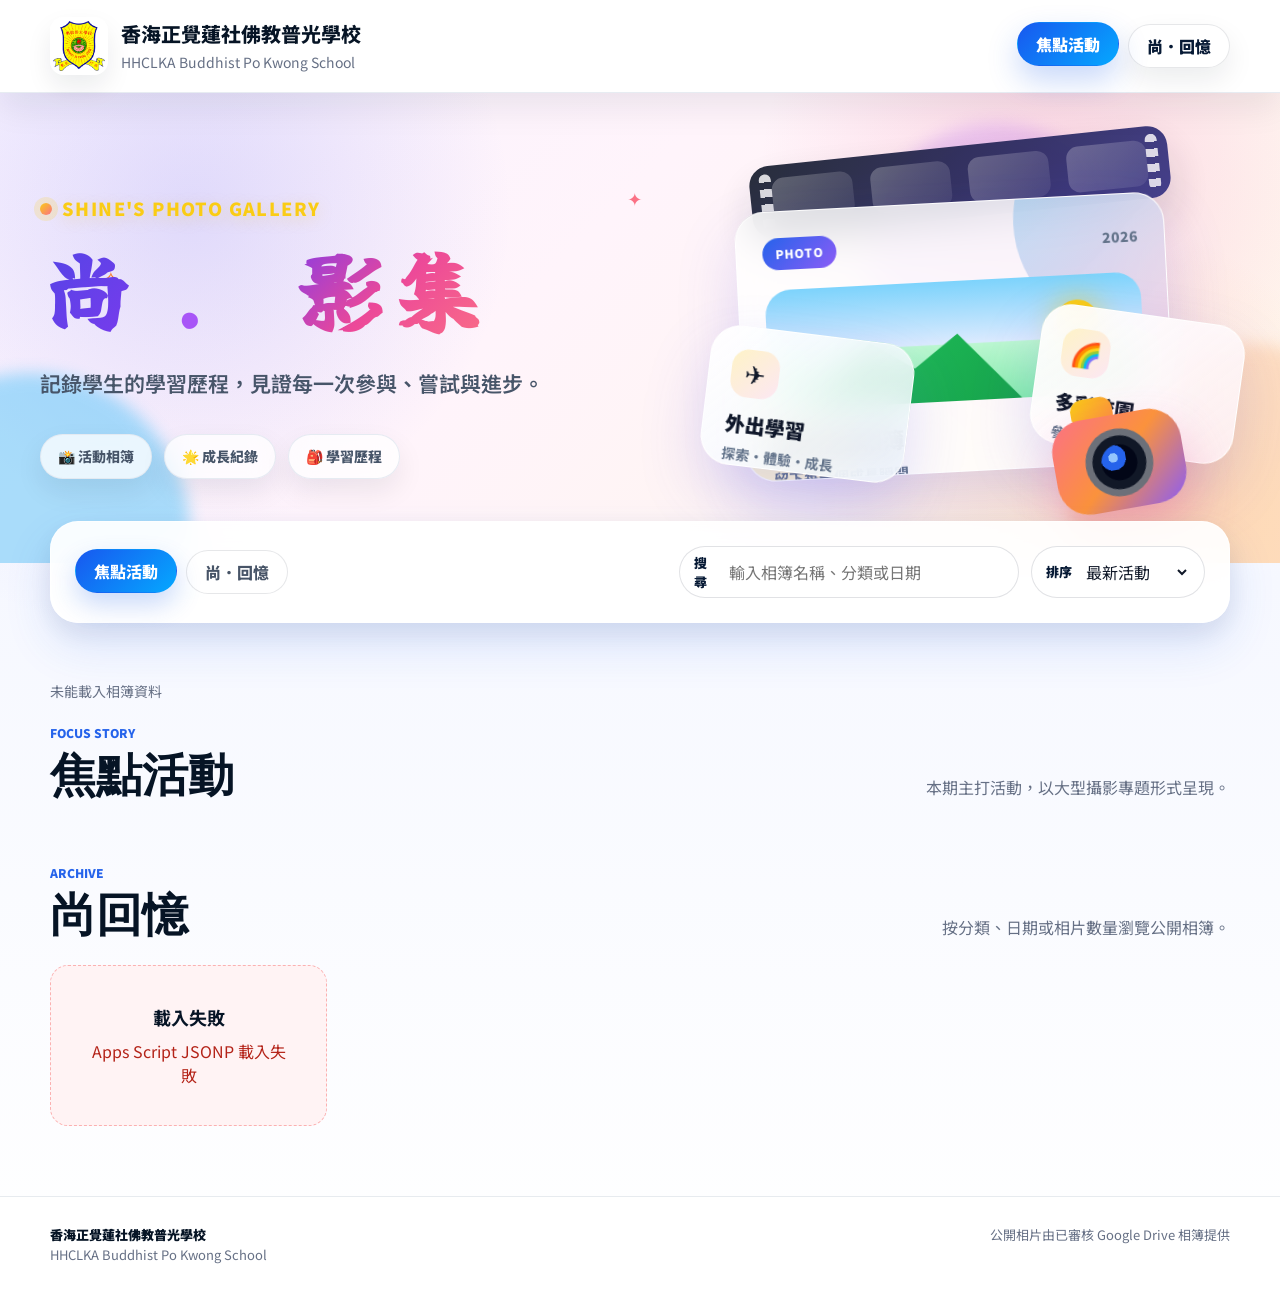
==== commit 9cbac668: "Add header category navigation and CSS hero" ====
--- a/index.html
+++ b/index.html
@@ -3,11 +3,11 @@
 <head>
   <meta charset="UTF-8" />
   <meta name="viewport" content="width=device-width, initial-scale=1.0" />
-  <meta name="description" content="尚計劃活動相片集，展示學生活動、工作體驗及校園服務相片。" />
-  <title>尚計劃活動相片集</title>
+  <meta name="description" content="尚回憶．尚片集，展示學生活動、工作體驗及校園服務相片。" />
+  <title>尚回憶．尚片集</title>
   <link rel="preconnect" href="https://fonts.googleapis.com" />
   <link rel="preconnect" href="https://fonts.gstatic.com" crossorigin />
-  <link href="https://fonts.googleapis.com/css2?family=Montserrat:wght@800;900&family=Yuji+Boku&display=swap" rel="stylesheet" />
+  <link href="https://fonts.googleapis.com/css2?family=Montserrat:wght@800;900&family=Noto+Sans+HK:wght@400;500;700;900&family=Yuji+Boku&display=swap" rel="stylesheet" />
   <link rel="stylesheet" href="./assets/styles.css" />
   <script src="./config.js"></script>
   <script defer src="./assets/app.js"></script>
@@ -23,20 +23,91 @@
             <span class="brand-subtitle" id="schoolEn">HHCLKA Buddhist Po Kwong School</span>
           </span>
         </a>
-        <nav class="header-actions" aria-label="主要操作">
-          <button class="ghost-button" type="button" id="focusSearch">搜尋</button>
-          <button class="primary-button" type="button" data-scroll-target="galleryArea">瀏覽相簿</button>
-        </nav>
+        <nav class="header-categories" id="headerCategories" aria-label="相簿分類"></nav>
       </div>
     </header>
 
     <main>
-      <section class="hero" id="homeHero">
-        <div class="hero-inner">
-          <div class="hero-copy">
-            <p class="eyebrow">SHINE's PHOTO GALLERY</p>
-            <h1 id="siteTitle">尚計劃活動相片集</h1>
-            <p id="siteSubtitle">記錄學生的學習歷程，見證每一次參與、嘗試與成長。</p>
+      <section class="shine-hero" id="homeHero">
+        <div class="hero-decoration" aria-hidden="true">
+          <span class="hero-glow glow-one"></span>
+          <span class="hero-glow glow-two"></span>
+          <span class="hero-glow glow-three"></span>
+
+          <span class="spark spark-one">✦</span>
+          <span class="spark spark-two">✧</span>
+          <span class="spark spark-three">●</span>
+        </div>
+
+        <div class="shine-hero-inner">
+          <div class="shine-hero-copy">
+            <div class="hero-kicker">
+              <span class="kicker-dot"></span>
+              SHINE'S PHOTO GALLERY
+            </div>
+
+            <h1 class="shine-title">
+              <span class="title-main">尚</span>
+              <span class="title-dot">．</span>
+              <span class="title-gradient">影集</span>
+            </h1>
+
+            <p class="shine-subtitle">
+              記錄學生的學習歷程，見證每一次參與、嘗試與進步。
+            </p>
+
+            <div class="hero-pill-row">
+              <span>📸 活動相簿</span>
+              <span>🌟 成長紀錄</span>
+              <span>🎒 學習歷程</span>
+            </div>
+          </div>
+
+          <div class="shine-hero-art" aria-hidden="true">
+            <div class="film-strip">
+              <span></span>
+              <span></span>
+              <span></span>
+              <span></span>
+            </div>
+
+            <div class="gallery-card card-primary">
+              <div class="card-top">
+                <span class="card-badge">PHOTO</span>
+                <span class="card-date">2026</span>
+              </div>
+
+              <div class="card-photo-shape">
+                <div class="mountain"></div>
+                <div class="sun"></div>
+              </div>
+
+              <div class="card-caption">
+                <strong>精彩活動相簿</strong>
+                <p>留下每一個成長瞬間</p>
+              </div>
+            </div>
+
+            <div class="gallery-card card-secondary">
+              <div class="mini-album-icon">✈️</div>
+              <strong>外出學習</strong>
+              <p>探索・體驗・成長</p>
+            </div>
+
+            <div class="gallery-card card-tertiary">
+              <div class="mini-album-icon">🌈</div>
+              <strong>多彩校園</strong>
+              <p>參與每個時刻</p>
+            </div>
+
+            <div class="css-camera">
+              <div class="camera-flash"></div>
+              <div class="camera-body">
+                <div class="camera-lens">
+                  <div class="lens-core"></div>
+                </div>
+              </div>
+            </div>
           </div>
         </div>
       </section>
@@ -81,7 +152,7 @@
             <div class="section-head">
               <div>
                 <p class="section-kicker">Archive</p>
-                <h2 class="section-title" id="moreTitle">更多活動相簿</h2>
+                <h2 class="section-title" id="moreTitle">尚回憶</h2>
               </div>
               <p class="section-note">按分類、日期或相片數量瀏覽公開相簿。</p>
             </div>
--- a/assets/styles.css
+++ b/assets/styles.css
@@ -14,6 +14,9 @@
   --magenta: #d946ef;
   --orange: #f97316;
   --gold: #d4a017;
+  --purple: #9333ea;
+  --pink: #ec4899;
+  --yellow: #facc15;
   --shadow-soft: 0 18px 50px rgba(15, 23, 42, 0.08);
   --shadow-lift: 0 24px 70px rgba(15, 23, 42, 0.16);
   --radius-sm: 8px;
@@ -34,10 +37,10 @@
   min-width: 320px;
   color: var(--ink);
   background:
-    radial-gradient(ellipse at 16% -10%, rgba(37, 99, 235, 0.14), transparent 46%),
-    radial-gradient(ellipse at 88% 4%, rgba(6, 182, 212, 0.12), transparent 42%),
-    linear-gradient(180deg, #f8fbff 0%, #eef6ff 42%, #fff 100%);
-  font-family: Inter, ui-sans-serif, system-ui, -apple-system, BlinkMacSystemFont, "Segoe UI", "Microsoft JhengHei", "Noto Sans TC", sans-serif;
+    radial-gradient(circle at 12% 18%, rgba(79, 70, 229, 0.13), transparent 26%),
+    radial-gradient(circle at 84% 12%, rgba(236, 72, 153, 0.12), transparent 24%),
+    linear-gradient(180deg, #ffffff 0%, #f6f8ff 45%, #ffffff 100%);
+  font-family: "Noto Sans HK", Inter, ui-sans-serif, system-ui, -apple-system, BlinkMacSystemFont, "Segoe UI", "Microsoft JhengHei", "Noto Sans TC", sans-serif;
   line-height: 1.5;
 }
 
@@ -91,7 +94,6 @@
 }
 
 .header-inner,
-.hero-inner,
 .controls-inner,
 .content,
 .footer-inner {
@@ -160,15 +162,35 @@
   text-overflow: ellipsis;
 }
 
-.header-actions {
+.header-categories {
   display: flex;
   align-items: center;
-  gap: 10px;
+  justify-content: flex-end;
+  gap: 9px;
   flex: 0 0 auto;
 }
 
-.ghost-button,
-.primary-button,
+.header-category-button {
+  min-height: 44px;
+  padding: 0 18px;
+  border: 1px solid rgba(15, 23, 42, 0.1);
+  border-radius: 999px;
+  color: var(--navy);
+  background: rgba(255, 255, 255, 0.82);
+  box-shadow: 0 12px 28px rgba(15, 23, 42, 0.08);
+  font-weight: 900;
+  transition: transform 0.22s ease, border-color 0.22s ease, color 0.22s ease, background 0.22s ease, box-shadow 0.22s ease;
+}
+
+.header-category-button:hover,
+.header-category-button.is-active {
+  transform: translateY(-2px);
+  color: #fff;
+  border-color: transparent;
+  background: linear-gradient(135deg, #1858ef, #05a8ff);
+  box-shadow: 0 14px 30px rgba(37, 99, 235, 0.25);
+}
+
 .feature-action,
 .album-action {
   min-height: 42px;
@@ -183,40 +205,6 @@
   transition: transform 0.22s ease, box-shadow 0.22s ease, background 0.22s ease;
 }
 
-.ghost-button::before,
-.primary-button::before {
-  content: "";
-  width: 18px;
-  height: 18px;
-  flex: 0 0 auto;
-  background: currentColor;
-  -webkit-mask-repeat: no-repeat;
-  -webkit-mask-position: center;
-  -webkit-mask-size: contain;
-  mask-repeat: no-repeat;
-  mask-position: center;
-  mask-size: contain;
-}
-
-.ghost-button::before {
-  -webkit-mask-image: url("data:image/svg+xml,%3Csvg viewBox='0 0 24 24' xmlns='http://www.w3.org/2000/svg'%3E%3Cpath fill='black' d='M10.5 4a6.5 6.5 0 0 1 5.17 10.44l3.45 3.45a1 1 0 0 1-1.42 1.42l-3.45-3.45A6.5 6.5 0 1 1 10.5 4Zm0 2a4.5 4.5 0 1 0 0 9 4.5 4.5 0 0 0 0-9Z'/%3E%3C/svg%3E");
-  mask-image: url("data:image/svg+xml,%3Csvg viewBox='0 0 24 24' xmlns='http://www.w3.org/2000/svg'%3E%3Cpath fill='black' d='M10.5 4a6.5 6.5 0 0 1 5.17 10.44l3.45 3.45a1 1 0 0 1-1.42 1.42l-3.45-3.45A6.5 6.5 0 1 1 10.5 4Zm0 2a4.5 4.5 0 1 0 0 9 4.5 4.5 0 0 0 0-9Z'/%3E%3C/svg%3E");
-}
-
-.primary-button::before {
-  -webkit-mask-image: url("data:image/svg+xml,%3Csvg viewBox='0 0 24 24' xmlns='http://www.w3.org/2000/svg'%3E%3Cpath fill='black' d='M5 4h5a1 1 0 0 1 1 1v5a1 1 0 0 1-1 1H5a1 1 0 0 1-1-1V5a1 1 0 0 1 1-1Zm9 0h5a1 1 0 0 1 1 1v5a1 1 0 0 1-1 1h-5a1 1 0 0 1-1-1V5a1 1 0 0 1 1-1ZM5 13h5a1 1 0 0 1 1 1v5a1 1 0 0 1-1 1H5a1 1 0 0 1-1-1v-5a1 1 0 0 1 1-1Zm9 0h5a1 1 0 0 1 1 1v5a1 1 0 0 1-1 1h-5a1 1 0 0 1-1-1v-5a1 1 0 0 1 1-1Z'/%3E%3C/svg%3E");
-  mask-image: url("data:image/svg+xml,%3Csvg viewBox='0 0 24 24' xmlns='http://www.w3.org/2000/svg'%3E%3Cpath fill='black' d='M5 4h5a1 1 0 0 1 1 1v5a1 1 0 0 1-1 1H5a1 1 0 0 1-1-1V5a1 1 0 0 1 1-1Zm9 0h5a1 1 0 0 1 1 1v5a1 1 0 0 1-1 1h-5a1 1 0 0 1-1-1V5a1 1 0 0 1 1-1ZM5 13h5a1 1 0 0 1 1 1v5a1 1 0 0 1-1 1H5a1 1 0 0 1-1-1v-5a1 1 0 0 1 1-1Zm9 0h5a1 1 0 0 1 1 1v5a1 1 0 0 1-1 1h-5a1 1 0 0 1-1-1v-5a1 1 0 0 1 1-1Z'/%3E%3C/svg%3E");
-}
-
-.ghost-button {
-  padding: 0 22px;
-  color: var(--navy);
-  background: rgba(255, 255, 255, 0.86);
-  border: 1px solid rgba(15, 23, 42, 0.12);
-  box-shadow: 0 12px 28px rgba(15, 23, 42, 0.1);
-}
-
-.primary-button,
 .feature-action {
   padding: 0 20px;
   color: #fff;
@@ -224,95 +212,651 @@
   box-shadow: 0 16px 32px rgba(37, 99, 235, 0.2);
 }
 
-.ghost-button:hover,
-.primary-button:hover,
 .feature-action:hover,
 .album-action:hover {
   transform: translateY(-2px);
 }
 
-.hero {
-  position: relative;
-  isolation: isolate;
-}
-
-.hero::before {
-  content: "";
-  position: absolute;
-  inset: 0;
-  z-index: -2;
-  background:
-    radial-gradient(circle at 62% 20%, rgba(217, 70, 239, 0.52), transparent 28%),
-    linear-gradient(118deg, rgba(0, 54, 196, 0.98) 0%, rgba(20, 79, 219, 0.94) 42%, rgba(107, 59, 231, 0.88) 72%, rgba(6, 182, 212, 0.66) 100%),
-    conic-gradient(from 145deg at 76% 44%, rgba(249, 115, 22, 0.74), rgba(217, 70, 239, 0.62), rgba(37, 99, 235, 0.92), rgba(6, 182, 212, 0.7), rgba(249, 115, 22, 0.74));
-}
-
-.hero::after {
-  content: "";
-  position: absolute;
-  inset: 0;
-  z-index: -1;
-  background:
-    url("data:image/svg+xml,%3Csvg xmlns='http://www.w3.org/2000/svg' width='1320' height='560' viewBox='0 0 1320 560'%3E%3Cpath d='M815 -70 C845 30 910 82 1018 145 C1126 208 1174 290 1208 565' fill='none' stroke='white' stroke-opacity='.58' stroke-width='1.35'/%3E%3Cpath d='M1004 -92 C1045 4 1090 92 1135 174 C1184 264 1220 354 1247 565' fill='none' stroke='white' stroke-opacity='.5' stroke-width='1.2'/%3E%3Cpath d='M852 418 C954 340 1038 330 1126 374 C1200 411 1254 420 1322 372' fill='none' stroke='white' stroke-opacity='.32' stroke-width='1'/%3E%3Cpath d='M910 80 C1012 146 1090 202 1142 285' fill='none' stroke='white' stroke-opacity='.22' stroke-width='7' stroke-linecap='round'/%3E%3Ccircle cx='1070' cy='238' r='112' fill='none' stroke='white' stroke-opacity='.12' stroke-width='1'/%3E%3Ccircle cx='1178' cy='308' r='156' fill='none' stroke='white' stroke-opacity='.1' stroke-width='1'/%3E%3C/svg%3E"),
-    radial-gradient(circle at 48% 10%, rgba(255, 255, 255, 0.26) 0 2px, transparent 3px),
-    radial-gradient(circle at 78% 28%, rgba(255, 255, 255, 0.2), transparent 26%),
-    linear-gradient(90deg, rgba(255, 255, 255, 0.08), rgba(255, 255, 255, 0));
-  background-repeat: no-repeat;
-  background-position: center right, center, center, center;
-  background-size: cover, 34px 34px, cover, cover;
-  pointer-events: none;
-}
-
-.hero-inner {
+/* =========================
+   Shine Hero - No Image Version
+========================= */
+
+.shine-hero {
+  position: relative;
+  overflow: hidden;
+  min-height: 470px;
+  background:
+    radial-gradient(circle at 15% 25%, rgba(99, 102, 241, 0.18), transparent 28%),
+    radial-gradient(circle at 82% 18%, rgba(236, 72, 153, 0.18), transparent 26%),
+    radial-gradient(circle at 85% 85%, rgba(251, 146, 60, 0.18), transparent 24%),
+    linear-gradient(135deg, #f8f2ff 0%, #fff4fb 42%, #fff6e8 100%);
+}
+
+.shine-hero-inner {
+  width: min(1200px, calc(100% - 56px));
+  margin: 0 auto;
   min-height: 470px;
   display: grid;
-  grid-template-columns: minmax(0, 1fr);
+  grid-template-columns: 1fr 1.05fr;
   align-items: center;
-  padding: 62px 0 96px;
-  color: #fff;
-}
-
-.hero-copy {
-  max-width: 720px;
-}
-
-.eyebrow,
-.section-kicker {
-  margin: 0 0 16px;
-  color: rgba(255, 255, 255, 0.72);
+  gap: 46px;
+  position: relative;
+  z-index: 2;
+}
+
+.hero-decoration {
+  position: absolute;
+  inset: 0;
+  pointer-events: none;
+}
+
+.hero-glow {
+  position: absolute;
+  border-radius: 999px;
+  filter: blur(8px);
+  opacity: 0.42;
+}
+
+.glow-one {
+  width: 320px;
+  height: 320px;
+  left: -130px;
+  bottom: -130px;
+  background: #38bdf8;
+}
+
+.glow-two {
+  width: 260px;
+  height: 260px;
+  right: 12%;
+  top: 30px;
+  background: #a855f7;
+  opacity: 0.2;
+}
+
+.glow-three {
+  width: 340px;
+  height: 340px;
+  right: -130px;
+  bottom: -120px;
+  background: #fb923c;
+  opacity: 0.22;
+}
+
+.spark {
+  position: absolute;
+  font-weight: 900;
+  color: #fb7185;
+  animation: floatSpark 4s ease-in-out infinite;
+}
+
+.spark-one {
+  top: 92px;
+  left: 49%;
+  font-size: 18px;
+}
+
+.spark-two {
+  top: 170px;
+  left: 8%;
+  font-size: 20px;
+  color: #f97316;
+  animation-delay: 0.7s;
+}
+
+.spark-three {
+  right: 29%;
+  bottom: 86px;
+  font-size: 11px;
+  color: #60a5fa;
+  animation-delay: 1.2s;
+}
+
+@keyframes floatSpark {
+  0%, 100% {
+    transform: translateY(0) rotate(0deg);
+    opacity: 0.65;
+  }
+  50% {
+    transform: translateY(-12px) rotate(12deg);
+    opacity: 1;
+  }
+}
+
+.shine-hero-copy {
+  padding-top: 18px;
+}
+
+.hero-kicker {
+  display: inline-flex;
+  align-items: center;
+  gap: 10px;
+  color: #facc15;
+  font-size: 18px;
+  font-weight: 900;
+  letter-spacing: 1.4px;
+  margin-bottom: 22px;
+  text-shadow: 0 4px 16px rgba(250, 204, 21, 0.25);
+}
+
+.kicker-dot {
+  width: 12px;
+  height: 12px;
+  border-radius: 999px;
+  background: linear-gradient(135deg, #facc15, #fb7185);
+  box-shadow: 0 0 0 6px rgba(250, 204, 21, 0.18);
+}
+
+.shine-title {
+  margin: 0;
+  font-family: "Yuji Boku", "Noto Serif TC", "Songti TC", Georgia, serif;
+  font-size: clamp(64px, 7vw, 104px);
+  line-height: 1;
+  font-weight: 900;
+  letter-spacing: 5px;
+}
+
+.title-main {
+  background: linear-gradient(135deg, #4f46e5, #7c3aed);
+  -webkit-background-clip: text;
+  background-clip: text;
+  color: transparent;
+}
+
+.title-dot {
+  color: #a855f7;
+  margin: 0 6px;
+}
+
+.title-gradient {
+  background: linear-gradient(135deg, #7c3aed, #ec4899, #fb7185);
+  -webkit-background-clip: text;
+  background-clip: text;
+  color: transparent;
+}
+
+.shine-subtitle {
+  margin: 30px 0 0;
+  max-width: 620px;
+  color: #475569;
+  font-size: 21px;
+  line-height: 1.9;
+  font-weight: 600;
+}
+
+.hero-pill-row {
+  display: flex;
+  flex-wrap: wrap;
+  gap: 12px;
+  margin-top: 30px;
+}
+
+.hero-pill-row span {
+  display: inline-flex;
+  align-items: center;
+  padding: 11px 17px;
+  border-radius: 999px;
+  background: rgba(255, 255, 255, 0.76);
+  border: 1px solid rgba(226, 232, 240, 0.85);
+  color: #475569;
+  font-size: 14px;
+  font-weight: 800;
+  box-shadow: 0 12px 28px rgba(15, 23, 42, 0.08);
+  backdrop-filter: blur(12px);
+}
+
+.shine-hero-art {
+  position: relative;
+  height: 380px;
+}
+
+.film-strip {
+  position: absolute;
+  width: 420px;
+  height: 72px;
+  right: 70px;
+  top: 8px;
+  border-radius: 20px;
+  background: linear-gradient(135deg, #111827, #312e81);
+  opacity: 0.9;
+  transform: rotate(-6deg);
+  box-shadow: 0 22px 45px rgba(15, 23, 42, 0.16);
+  display: flex;
+  align-items: center;
+  gap: 18px;
+  padding: 12px 22px;
+}
+
+.film-strip::before,
+.film-strip::after {
+  content: "";
+  position: absolute;
+  inset: 8px auto 8px 10px;
+  width: 12px;
+  border-radius: 999px;
+  background:
+    repeating-linear-gradient(
+      to bottom,
+      white 0 8px,
+      transparent 8px 15px
+    );
+  opacity: 0.82;
+}
+
+.film-strip::after {
+  left: auto;
+  right: 10px;
+}
+
+.film-strip span {
+  flex: 1;
+  height: 46px;
+  border-radius: 12px;
+  background:
+    linear-gradient(135deg, rgba(255,255,255,0.25), rgba(255,255,255,0.08));
+}
+
+.gallery-card {
+  position: absolute;
+  border-radius: 30px;
+  background: rgba(255, 255, 255, 0.82);
+  border: 1px solid rgba(255, 255, 255, 0.9);
+  backdrop-filter: blur(18px);
+  box-shadow: 0 26px 62px rgba(79, 70, 229, 0.18);
+}
+
+.card-primary {
+  width: 430px;
+  height: 270px;
+  right: 70px;
+  top: 64px;
+  padding: 26px;
+  transform: rotate(-3deg);
+  z-index: 3;
+  overflow: hidden;
+}
+
+.card-primary::before {
+  content: "";
+  position: absolute;
+  width: 230px;
+  height: 230px;
+  border-radius: 50%;
+  right: -80px;
+  top: -90px;
+  background: linear-gradient(135deg, rgba(56,189,248,0.35), rgba(236,72,153,0.24));
+}
+
+.card-primary::after {
+  content: "";
+  position: absolute;
+  width: 180px;
+  height: 180px;
+  left: -70px;
+  bottom: -80px;
+  border-radius: 50%;
+  background: rgba(250, 204, 21, 0.18);
+}
+
+.card-top {
+  position: relative;
+  z-index: 2;
+  display: flex;
+  justify-content: space-between;
+  align-items: center;
+}
+
+.card-badge {
+  padding: 7px 13px;
+  border-radius: 999px;
+  color: white;
   font-size: 12px;
   font-weight: 900;
-  letter-spacing: 0;
-  text-transform: uppercase;
-}
-
-.eyebrow {
-  margin-bottom: 18px;
-  color: #fde047;
-  font-family: Montserrat, Inter, ui-sans-serif, system-ui, sans-serif;
+  letter-spacing: 1px;
+  background: linear-gradient(135deg, #2563eb, #8b5cf6);
+}
+
+.card-date {
+  color: #64748b;
+  font-size: 14px;
+  font-weight: 900;
+}
+
+.card-photo-shape {
+  position: relative;
+  z-index: 2;
+  height: 120px;
+  margin-top: 20px;
+  border-radius: 26px;
+  overflow: hidden;
+  background:
+    linear-gradient(180deg, #7dd3fc 0%, #dbeafe 52%, #bbf7d0 53%, #86efac 100%);
+}
+
+.sun {
+  position: absolute;
+  width: 42px;
+  height: 42px;
+  border-radius: 999px;
+  right: 44px;
+  top: 25px;
+  background: #facc15;
+  box-shadow: 0 0 30px rgba(250, 204, 21, 0.65);
+}
+
+.mountain {
+  position: absolute;
+  left: 32px;
+  bottom: 0;
+  width: 220px;
+  height: 82px;
+  background: linear-gradient(135deg, #22c55e, #16a34a);
+  clip-path: polygon(0 100%, 32% 24%, 52% 58%, 72% 18%, 100% 100%);
+}
+
+.card-caption {
+  position: relative;
+  z-index: 2;
+  margin-top: 18px;
+}
+
+.card-caption strong {
+  color: #0f172a;
   font-size: 22px;
   font-weight: 900;
-  text-shadow: 0 8px 26px rgba(250, 204, 21, 0.34);
-}
-
-.hero h1 {
-  margin: 0;
-  max-width: none;
-  font-family: "Yuji Boku", "Noto Serif TC", "Songti TC", Georgia, serif;
-  font-size: 76px;
+}
+
+.card-caption p {
+  margin: 7px 0 0;
+  color: #64748b;
+  font-size: 15px;
   font-weight: 700;
-  line-height: 1.06;
-  letter-spacing: 0;
-  white-space: nowrap;
-  word-break: keep-all;
-}
-
-.hero-copy p:not(.eyebrow) {
-  max-width: 620px;
-  margin: 24px 0 34px;
-  color: rgba(255, 255, 255, 0.78);
-  font-size: 18px;
-  line-height: 1.9;
+}
+
+.card-secondary,
+.card-tertiary {
+  width: 205px;
+  height: 140px;
+  padding: 22px;
+  z-index: 4;
+}
+
+.card-secondary {
+  left: 56px;
+  bottom: 44px;
+  transform: rotate(7deg);
+  background:
+    linear-gradient(135deg, rgba(255,255,255,0.92), rgba(239,246,255,0.82));
+}
+
+.card-tertiary {
+  right: 0;
+  bottom: 64px;
+  transform: rotate(8deg);
+  background:
+    linear-gradient(135deg, rgba(255,255,255,0.94), rgba(253,242,248,0.86));
+}
+
+.mini-album-icon {
+  width: 48px;
+  height: 48px;
+  border-radius: 17px;
+  display: grid;
+  place-items: center;
+  font-size: 25px;
+  margin-bottom: 12px;
+  background: linear-gradient(135deg, #fef3c7, #fce7f3);
+}
+
+.card-secondary strong,
+.card-tertiary strong {
+  display: block;
+  color: #0f172a;
+  font-size: 20px;
+  font-weight: 900;
+}
+
+.card-secondary p,
+.card-tertiary p {
+  margin: 5px 0 0;
+  color: #64748b;
+  font-size: 14px;
+  font-weight: 700;
+}
+
+.css-camera {
+  position: absolute;
+  right: 52px;
+  bottom: 4px;
+  width: 135px;
+  height: 120px;
+  transform: rotate(-10deg);
+  z-index: 6;
+}
+
+.camera-flash {
+  width: 42px;
+  height: 22px;
+  border-radius: 12px 12px 4px 4px;
+  background: linear-gradient(135deg, #facc15, #fb923c);
+  margin-left: 25px;
+  margin-bottom: -2px;
+}
+
+.camera-body {
+  width: 130px;
+  height: 95px;
+  border-radius: 32px;
+  background: linear-gradient(135deg, #fb7185, #fb923c, #8b5cf6);
+  display: grid;
+  place-items: center;
+  box-shadow: 0 24px 48px rgba(236, 72, 153, 0.3);
+}
+
+.camera-lens {
+  width: 68px;
+  height: 68px;
+  border-radius: 50%;
+  background: #111827;
+  display: grid;
+  place-items: center;
+  border: 7px solid rgba(255,255,255,0.38);
+}
+
+.lens-core {
+  width: 36px;
+  height: 36px;
+  border-radius: 50%;
+  background:
+    radial-gradient(circle at 35% 35%, #93c5fd 0 14%, #2563eb 15% 38%, #020617 39% 100%);
+}
+
+.card-primary,
+.card-secondary,
+.card-tertiary,
+.css-camera,
+.film-strip {
+  transition: transform 0.35s ease, box-shadow 0.35s ease;
+}
+
+.shine-hero-art:hover .card-primary {
+  transform: rotate(-1deg) translateY(-8px);
+}
+
+.shine-hero-art:hover .card-secondary {
+  transform: rotate(4deg) translateY(-7px);
+}
+
+.shine-hero-art:hover .card-tertiary {
+  transform: rotate(5deg) translateY(-7px);
+}
+
+.shine-hero-art:hover .css-camera {
+  transform: rotate(-6deg) scale(1.05);
+}
+
+.shine-hero-art:hover .film-strip {
+  transform: rotate(-4deg) translateY(-5px);
+}
+
+@media (max-width: 980px) {
+  .shine-hero-inner {
+    grid-template-columns: 1fr;
+    padding: 60px 0 78px;
+  }
+
+  .shine-hero-art {
+    height: 360px;
+  }
+
+  .card-primary {
+    right: 110px;
+  }
+
+  .film-strip {
+    right: 120px;
+  }
+
+  .card-secondary {
+    left: 110px;
+  }
+}
+
+@media (max-width: 640px) {
+  .shine-hero {
+    min-height: auto;
+  }
+
+  .shine-hero-inner {
+    width: min(100% - 32px, 1200px);
+    padding: 46px 0 64px;
+    gap: 24px;
+  }
+
+  .hero-kicker {
+    font-size: 14px;
+  }
+
+  .shine-title {
+    font-size: 58px;
+    letter-spacing: 2px;
+  }
+
+  .shine-subtitle {
+    font-size: 16px;
+    line-height: 1.8;
+    margin-top: 24px;
+  }
+
+  .hero-pill-row {
+    display: none;
+  }
+
+  .shine-hero-art {
+    height: 310px;
+  }
+
+  .film-strip {
+    width: 270px;
+    height: 52px;
+    right: 20px;
+    top: 0;
+    border-radius: 16px;
+    padding: 9px 18px;
+  }
+
+  .film-strip span {
+    height: 32px;
+  }
+
+  .card-primary {
+    width: 292px;
+    height: 212px;
+    right: 8px;
+    top: 48px;
+    padding: 20px;
+    border-radius: 26px;
+  }
+
+  .card-photo-shape {
+    height: 86px;
+    border-radius: 20px;
+    margin-top: 15px;
+  }
+
+  .card-caption strong {
+    font-size: 18px;
+  }
+
+  .card-caption p {
+    font-size: 13px;
+  }
+
+  .card-secondary,
+  .card-tertiary {
+    width: 146px;
+    height: 105px;
+    padding: 15px;
+    border-radius: 22px;
+  }
+
+  .card-secondary {
+    left: 0;
+    bottom: 36px;
+  }
+
+  .card-tertiary {
+    right: 2px;
+    bottom: 20px;
+  }
+
+  .mini-album-icon {
+    width: 34px;
+    height: 34px;
+    font-size: 18px;
+    border-radius: 12px;
+    margin-bottom: 6px;
+  }
+
+  .card-secondary strong,
+  .card-tertiary strong {
+    font-size: 15px;
+  }
+
+  .card-secondary p,
+  .card-tertiary p {
+    font-size: 12px;
+  }
+
+  .css-camera {
+    width: 88px;
+    height: 82px;
+    right: 44px;
+    bottom: 0;
+  }
+
+  .camera-body {
+    width: 86px;
+    height: 65px;
+    border-radius: 22px;
+  }
+
+  .camera-flash {
+    width: 28px;
+    height: 15px;
+    margin-left: 18px;
+  }
+
+  .camera-lens {
+    width: 48px;
+    height: 48px;
+    border-width: 5px;
+  }
+
+  .lens-core {
+    width: 25px;
+    height: 25px;
+  }
 }
 
 .gallery-controls {
@@ -440,8 +984,12 @@
 }
 
 .section-kicker {
-  margin-bottom: 8px;
+  margin: 0 0 8px;
   color: var(--blue);
+  font-size: 12px;
+  font-weight: 900;
+  letter-spacing: 0;
+  text-transform: uppercase;
 }
 
 .section-title {
@@ -626,6 +1174,15 @@
     #e2e8f0;
 }
 
+.album-cover::before {
+  content: "";
+  position: absolute;
+  inset: 42% 0 0;
+  z-index: 3;
+  pointer-events: none;
+  background: linear-gradient(180deg, transparent, rgba(7, 26, 53, 0.42) 34%, rgba(7, 26, 53, 0.82));
+}
+
 .album-cover img {
   position: relative;
   z-index: 1;
@@ -709,10 +1266,53 @@
 
 .album-label {
   position: absolute;
-  z-index: 3;
+  z-index: 5;
   top: 14px;
   left: 14px;
   backdrop-filter: blur(12px);
+}
+
+.album-cover-info {
+  position: absolute;
+  left: 14px;
+  right: 14px;
+  bottom: 14px;
+  z-index: 5;
+  display: grid;
+  gap: 5px;
+  color: #fff;
+  text-shadow: 0 8px 20px rgba(7, 26, 53, 0.42);
+}
+
+.album-cover-title,
+.album-cover-desc,
+.album-cover-meta {
+  min-width: 0;
+  overflow: hidden;
+  text-overflow: ellipsis;
+}
+
+.album-cover-title {
+  font-size: 18px;
+  font-weight: 900;
+  line-height: 1.28;
+  white-space: nowrap;
+}
+
+.album-cover-desc {
+  display: -webkit-box;
+  color: rgba(255, 255, 255, 0.86);
+  font-size: 13px;
+  line-height: 1.45;
+  -webkit-line-clamp: 2;
+  -webkit-box-orient: vertical;
+}
+
+.album-cover-meta {
+  color: rgba(255, 255, 255, 0.88);
+  font-size: 12px;
+  font-weight: 800;
+  white-space: nowrap;
 }
 
 .album-body {
@@ -914,13 +1514,15 @@
 }
 
 @media (max-width: 1040px) {
-  .hero-inner {
-    grid-template-columns: 1fr;
-    min-height: 390px;
-  }
-
-  .hero-copy {
-    max-width: 100%;
+  .header-inner {
+    flex-wrap: wrap;
+  }
+
+  .header-categories {
+    width: 100%;
+    justify-content: flex-start;
+    overflow-x: auto;
+    padding-bottom: 2px;
   }
 
   .controls-inner {
@@ -964,7 +1566,6 @@
 
 @media (max-width: 720px) {
   .header-inner,
-  .hero-inner,
   .controls-inner,
   .content,
   .footer-inner {
@@ -978,7 +1579,6 @@
     flex-direction: column;
   }
 
-  .header-actions,
   .tool-group,
   .section-head,
   .footer-inner {
@@ -991,29 +1591,21 @@
     width: 100%;
   }
 
+  .header-categories {
+    gap: 8px;
+  }
+
+  .header-category-button {
+    min-height: 40px;
+    padding: 0 14px;
+    white-space: nowrap;
+  }
+
   .brand-title,
   .brand-subtitle {
     white-space: normal;
   }
 
-  .ghost-button,
-  .primary-button {
-    width: 100%;
-  }
-
-  .hero-inner {
-    padding: 52px 0 82px;
-    gap: 22px;
-  }
-
-  .eyebrow {
-    font-size: 16px;
-  }
-
-  .hero h1 {
-    font-size: 36px;
-  }
-
   .gallery-controls {
     margin-top: -56px;
   }
@@ -1063,3 +1655,9 @@
     text-align: left;
   }
 }
+
+@media (prefers-reduced-motion: reduce) {
+  .spark {
+    animation: none;
+  }
+}
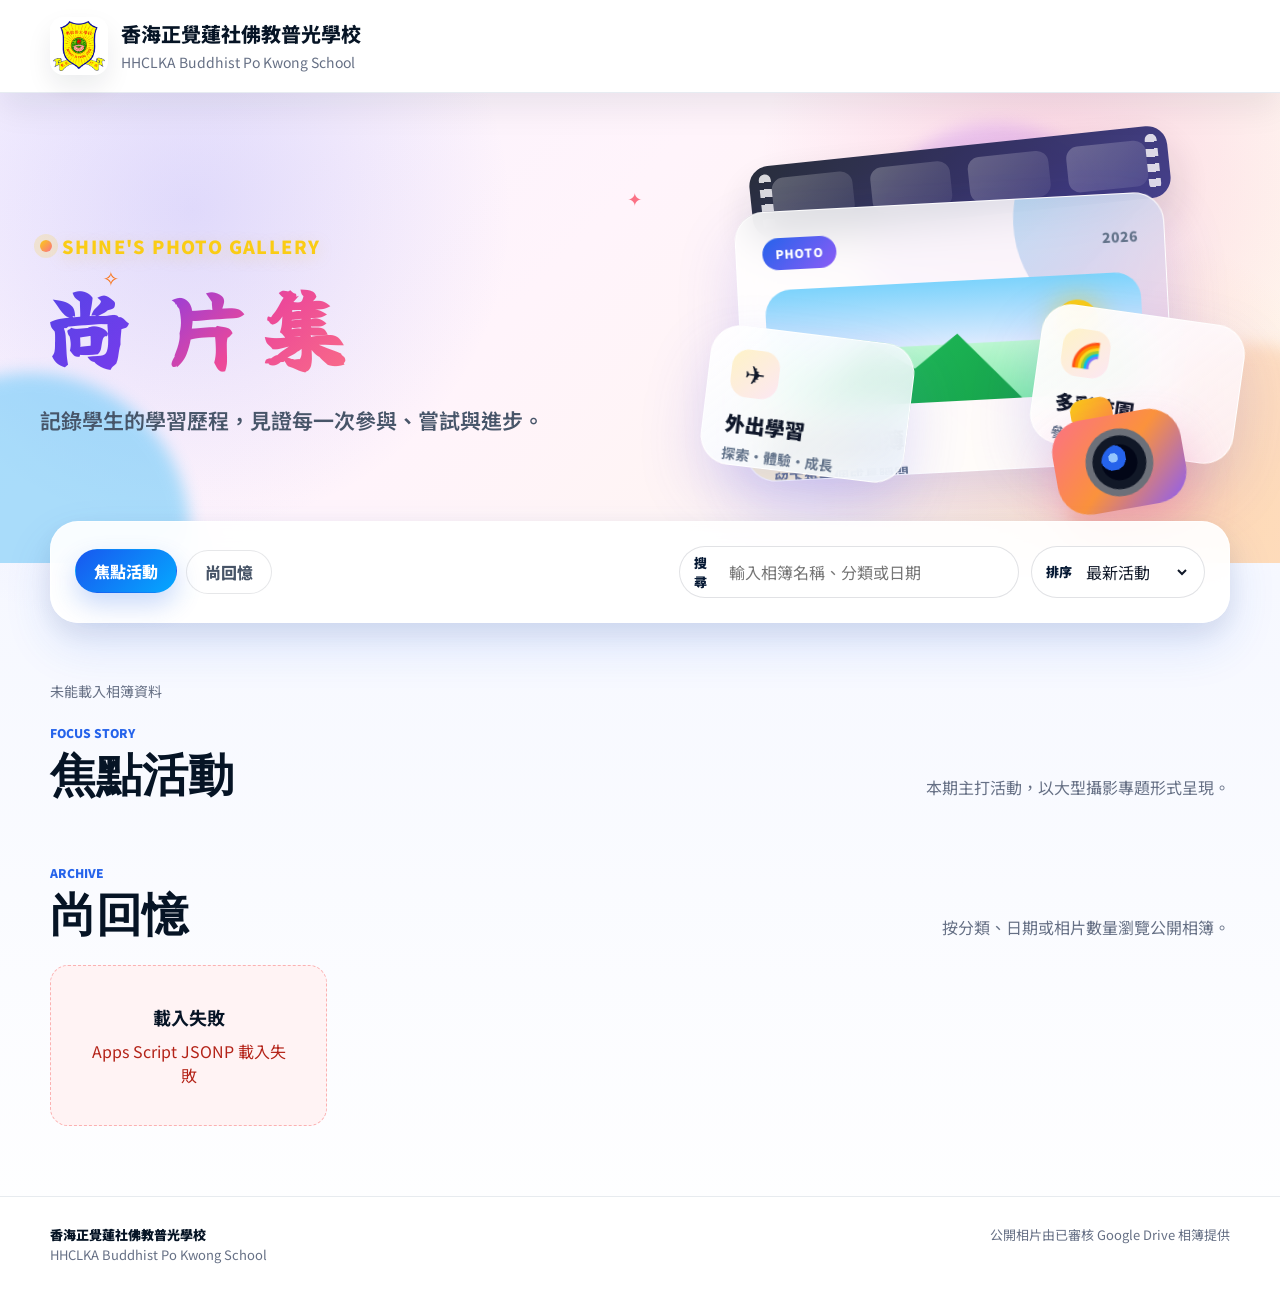
==== commit 9ab4a5e8: "Rename hero title to Shine album" ====
--- a/index.html
+++ b/index.html
@@ -3,8 +3,8 @@
 <head>
   <meta charset="UTF-8" />
   <meta name="viewport" content="width=device-width, initial-scale=1.0" />
-  <meta name="description" content="尚回憶．尚片集，展示學生活動、工作體驗及校園服務相片。" />
-  <title>尚回憶．尚片集</title>
+  <meta name="description" content="尚片集，展示學生活動、工作體驗及校園服務相片。" />
+  <title>尚片集</title>
   <link rel="preconnect" href="https://fonts.googleapis.com" />
   <link rel="preconnect" href="https://fonts.gstatic.com" crossorigin />
   <link href="https://fonts.googleapis.com/css2?family=Montserrat:wght@800;900&family=Noto+Sans+HK:wght@400;500;700;900&family=Yuji+Boku&display=swap" rel="stylesheet" />
@@ -23,7 +23,6 @@
             <span class="brand-subtitle" id="schoolEn">HHCLKA Buddhist Po Kwong School</span>
           </span>
         </a>
-        <nav class="header-categories" id="headerCategories" aria-label="相簿分類"></nav>
       </div>
     </header>
 
@@ -48,19 +47,13 @@
 
             <h1 class="shine-title">
               <span class="title-main">尚</span>
-              <span class="title-dot">．</span>
-              <span class="title-gradient">影集</span>
+              <span class="title-gradient">片集</span>
             </h1>
 
             <p class="shine-subtitle">
               記錄學生的學習歷程，見證每一次參與、嘗試與進步。
             </p>
 
-            <div class="hero-pill-row">
-              <span>📸 活動相簿</span>
-              <span>🌟 成長紀錄</span>
-              <span>🎒 學習歷程</span>
-            </div>
           </div>
 
           <div class="shine-hero-art" aria-hidden="true">
--- a/assets/styles.css
+++ b/assets/styles.css
@@ -162,35 +162,6 @@
   text-overflow: ellipsis;
 }
 
-.header-categories {
-  display: flex;
-  align-items: center;
-  justify-content: flex-end;
-  gap: 9px;
-  flex: 0 0 auto;
-}
-
-.header-category-button {
-  min-height: 44px;
-  padding: 0 18px;
-  border: 1px solid rgba(15, 23, 42, 0.1);
-  border-radius: 999px;
-  color: var(--navy);
-  background: rgba(255, 255, 255, 0.82);
-  box-shadow: 0 12px 28px rgba(15, 23, 42, 0.08);
-  font-weight: 900;
-  transition: transform 0.22s ease, border-color 0.22s ease, color 0.22s ease, background 0.22s ease, box-shadow 0.22s ease;
-}
-
-.header-category-button:hover,
-.header-category-button.is-active {
-  transform: translateY(-2px);
-  color: #fff;
-  border-color: transparent;
-  background: linear-gradient(135deg, #1858ef, #05a8ff);
-  box-shadow: 0 14px 30px rgba(37, 99, 235, 0.25);
-}
-
 .feature-action,
 .album-action {
   min-height: 42px;
@@ -363,11 +334,6 @@
   color: transparent;
 }
 
-.title-dot {
-  color: #a855f7;
-  margin: 0 6px;
-}
-
 .title-gradient {
   background: linear-gradient(135deg, #7c3aed, #ec4899, #fb7185);
   -webkit-background-clip: text;
@@ -382,27 +348,6 @@
   font-size: 21px;
   line-height: 1.9;
   font-weight: 600;
-}
-
-.hero-pill-row {
-  display: flex;
-  flex-wrap: wrap;
-  gap: 12px;
-  margin-top: 30px;
-}
-
-.hero-pill-row span {
-  display: inline-flex;
-  align-items: center;
-  padding: 11px 17px;
-  border-radius: 999px;
-  background: rgba(255, 255, 255, 0.76);
-  border: 1px solid rgba(226, 232, 240, 0.85);
-  color: #475569;
-  font-size: 14px;
-  font-weight: 800;
-  box-shadow: 0 12px 28px rgba(15, 23, 42, 0.08);
-  backdrop-filter: blur(12px);
 }
 
 .shine-hero-art {
@@ -748,10 +693,6 @@
     margin-top: 24px;
   }
 
-  .hero-pill-row {
-    display: none;
-  }
-
   .shine-hero-art {
     height: 310px;
   }
@@ -1164,6 +1105,7 @@
 }
 
 .album-cover {
+  display: block;
   position: relative;
   aspect-ratio: 16 / 10;
   margin: 14px 14px 0;
@@ -1172,15 +1114,7 @@
   background:
     linear-gradient(135deg, rgba(37, 99, 235, 0.18), rgba(217, 70, 239, 0.14), rgba(249, 115, 22, 0.16)),
     #e2e8f0;
-}
-
-.album-cover::before {
-  content: "";
-  position: absolute;
-  inset: 42% 0 0;
-  z-index: 3;
-  pointer-events: none;
-  background: linear-gradient(180deg, transparent, rgba(7, 26, 53, 0.42) 34%, rgba(7, 26, 53, 0.82));
+  isolation: isolate;
 }
 
 .album-cover img {
@@ -1272,49 +1206,6 @@
   backdrop-filter: blur(12px);
 }
 
-.album-cover-info {
-  position: absolute;
-  left: 14px;
-  right: 14px;
-  bottom: 14px;
-  z-index: 5;
-  display: grid;
-  gap: 5px;
-  color: #fff;
-  text-shadow: 0 8px 20px rgba(7, 26, 53, 0.42);
-}
-
-.album-cover-title,
-.album-cover-desc,
-.album-cover-meta {
-  min-width: 0;
-  overflow: hidden;
-  text-overflow: ellipsis;
-}
-
-.album-cover-title {
-  font-size: 18px;
-  font-weight: 900;
-  line-height: 1.28;
-  white-space: nowrap;
-}
-
-.album-cover-desc {
-  display: -webkit-box;
-  color: rgba(255, 255, 255, 0.86);
-  font-size: 13px;
-  line-height: 1.45;
-  -webkit-line-clamp: 2;
-  -webkit-box-orient: vertical;
-}
-
-.album-cover-meta {
-  color: rgba(255, 255, 255, 0.88);
-  font-size: 12px;
-  font-weight: 800;
-  white-space: nowrap;
-}
-
 .album-body {
   padding: 16px 18px 18px;
 }
@@ -1514,17 +1405,6 @@
 }
 
 @media (max-width: 1040px) {
-  .header-inner {
-    flex-wrap: wrap;
-  }
-
-  .header-categories {
-    width: 100%;
-    justify-content: flex-start;
-    overflow-x: auto;
-    padding-bottom: 2px;
-  }
-
   .controls-inner {
     grid-template-columns: 1fr;
   }
@@ -1591,16 +1471,6 @@
     width: 100%;
   }
 
-  .header-categories {
-    gap: 8px;
-  }
-
-  .header-category-button {
-    min-height: 40px;
-    padding: 0 14px;
-    white-space: nowrap;
-  }
-
   .brand-title,
   .brand-subtitle {
     white-space: normal;
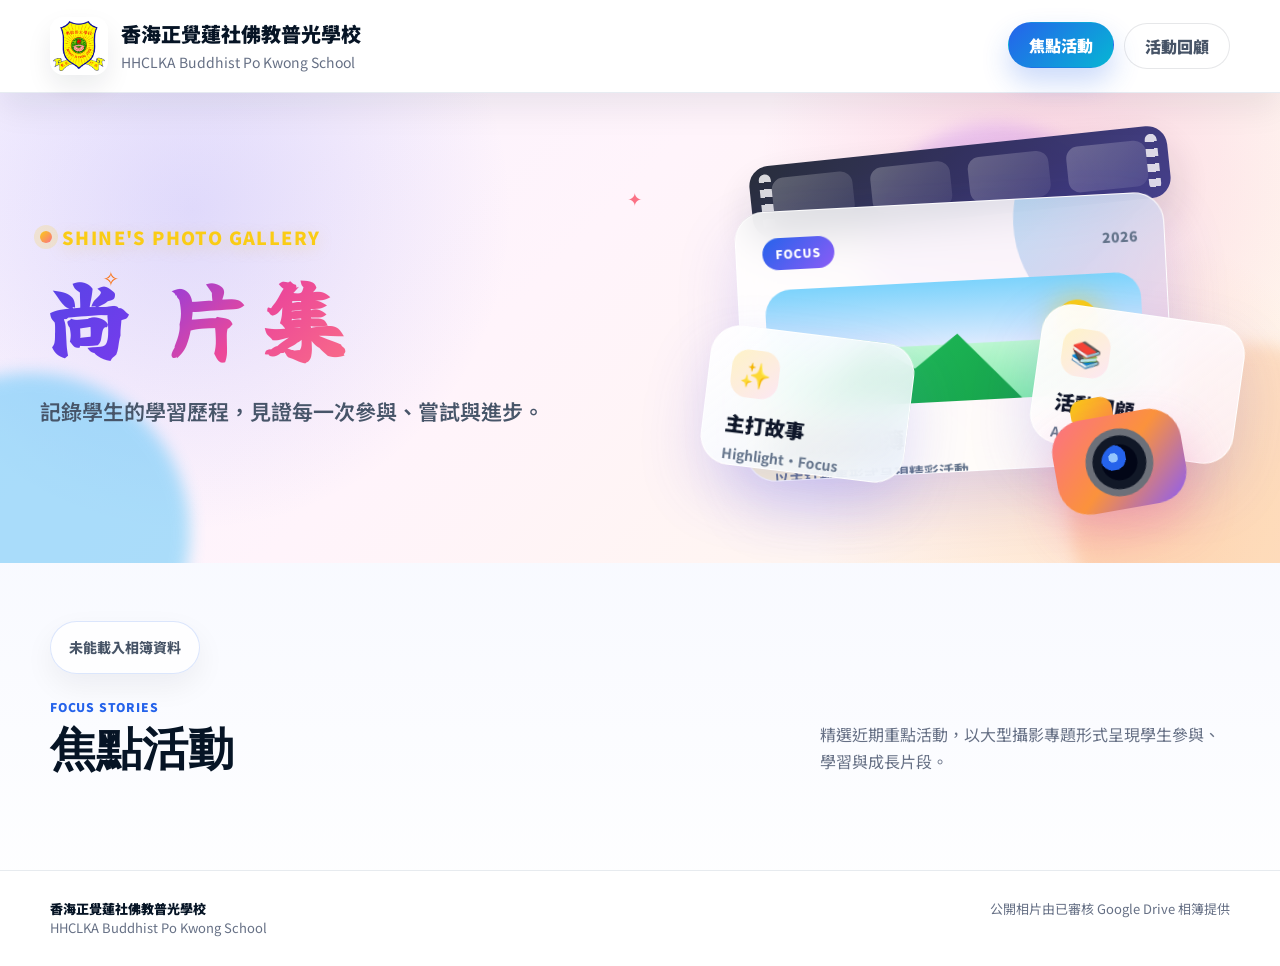
==== commit 4296febc: "Update gallery focus and archive navigation" ====
--- a/index.html
+++ b/index.html
@@ -5,24 +5,32 @@
   <meta name="viewport" content="width=device-width, initial-scale=1.0" />
   <meta name="description" content="尚片集，展示學生活動、工作體驗及校園服務相片。" />
   <title>尚片集</title>
+
   <link rel="preconnect" href="https://fonts.googleapis.com" />
   <link rel="preconnect" href="https://fonts.gstatic.com" crossorigin />
-  <link href="https://fonts.googleapis.com/css2?family=Montserrat:wght@800;900&family=Noto+Sans+HK:wght@400;500;700;900&family=Yuji+Boku&display=swap" rel="stylesheet" />
+  <link href="https://fonts.googleapis.com/css2?family=Montserrat:wght@700;800;900&family=Noto+Sans+HK:wght@400;500;700;900&family=Yuji+Boku&display=swap" rel="stylesheet" />
+
   <link rel="stylesheet" href="./assets/styles.css" />
   <script src="./config.js"></script>
   <script defer src="./assets/app.js"></script>
 </head>
+
 <body>
   <div class="site-shell">
     <header class="site-header">
       <div class="header-inner">
-        <a class="brand" href="./" aria-label="返回首頁">
+        <a class="brand" href="./?category=焦點活動" aria-label="返回焦點活動">
           <span class="brand-mark" id="brandMark" aria-hidden="true"></span>
           <span class="brand-text">
             <span class="brand-title" id="schoolZh">香海正覺蓮社佛教普光學校</span>
             <span class="brand-subtitle" id="schoolEn">HHCLKA Buddhist Po Kwong School</span>
           </span>
         </a>
+
+        <nav class="site-nav" id="siteNav" aria-label="相簿分類">
+          <a class="nav-link is-active" href="./?category=焦點活動" data-category="焦點活動">焦點活動</a>
+          <a class="nav-link" href="./?category=活動回顧" data-category="活動回顧">活動回顧</a>
+        </nav>
       </div>
     </header>
 
@@ -32,7 +40,6 @@
           <span class="hero-glow glow-one"></span>
           <span class="hero-glow glow-two"></span>
           <span class="hero-glow glow-three"></span>
-
           <span class="spark spark-one">✦</span>
           <span class="spark spark-two">✧</span>
           <span class="spark spark-three">●</span>
@@ -50,23 +57,19 @@
               <span class="title-gradient">片集</span>
             </h1>
 
-            <p class="shine-subtitle">
+            <p class="shine-subtitle" id="siteSubtitle">
               記錄學生的學習歷程，見證每一次參與、嘗試與進步。
             </p>
-
           </div>
 
           <div class="shine-hero-art" aria-hidden="true">
             <div class="film-strip">
-              <span></span>
-              <span></span>
-              <span></span>
-              <span></span>
+              <span></span><span></span><span></span><span></span>
             </div>
 
             <div class="gallery-card card-primary">
               <div class="card-top">
-                <span class="card-badge">PHOTO</span>
+                <span class="card-badge">FOCUS</span>
                 <span class="card-date">2026</span>
               </div>
 
@@ -76,21 +79,21 @@
               </div>
 
               <div class="card-caption">
-                <strong>精彩活動相簿</strong>
-                <p>留下每一個成長瞬間</p>
+                <strong>焦點活動相簿</strong>
+                <p>以主打故事形式呈現精彩活動</p>
               </div>
             </div>
 
             <div class="gallery-card card-secondary">
-              <div class="mini-album-icon">✈️</div>
-              <strong>外出學習</strong>
-              <p>探索・體驗・成長</p>
+              <div class="mini-album-icon">✨</div>
+              <strong>主打故事</strong>
+              <p>Highlight・Focus</p>
             </div>
 
             <div class="gallery-card card-tertiary">
-              <div class="mini-album-icon">🌈</div>
-              <strong>多彩校園</strong>
-              <p>參與每個時刻</p>
+              <div class="mini-album-icon">📚</div>
+              <strong>活動回顧</strong>
+              <p>Archive・Memory</p>
             </div>
 
             <div class="css-camera">
@@ -105,14 +108,20 @@
         </div>
       </section>
 
-      <section class="gallery-controls" id="galleryControls" aria-label="相簿篩選及排序">
+      <!-- 只在「活動回顧」顯示；「焦點活動」不顯示搜尋及排序 -->
+      <section class="gallery-controls" id="galleryControls" aria-label="活動回顧搜尋及排序" hidden>
         <div class="controls-inner">
-          <div class="filter-group" id="filters" aria-label="分類篩選"></div>
+          <div class="controls-title">
+            <p class="section-kicker">Archive Tools</p>
+            <h2>活動回顧搜尋</h2>
+          </div>
+
           <div class="tool-group">
             <label class="search-field">
               <span>搜尋</span>
-              <input id="searchInput" type="search" placeholder="輸入相簿名稱、分類或日期" autocomplete="off" />
+              <input id="searchInput" type="search" placeholder="輸入相簿名稱、日期或簡介" autocomplete="off" />
             </label>
+
             <label class="select-field">
               <span>排序</span>
               <select id="sortSelect">
@@ -122,33 +131,43 @@
               </select>
             </label>
           </div>
+
           <p class="meta-line" id="metaLine">正在載入相簿資料...</p>
         </div>
       </section>
 
       <section class="home-view" id="homeView">
         <div class="content" id="galleryArea">
-          <div class="status" id="status" role="status">正在載入...</div>
+          <div class="status is-loading" id="status" role="status" aria-live="polite">
+            <strong>相簿資料載入中</strong>
+            <span>正在連接 Google Drive 相片資料，請稍候...</span>
+          </div>
 
           <section class="section-block feature-section" aria-labelledby="featuredTitle">
             <div class="section-head">
               <div>
-                <p class="section-kicker">Focus Story</p>
+                <p class="section-kicker">Focus Stories</p>
                 <h2 class="section-title" id="featuredTitle">焦點活動</h2>
               </div>
-              <p class="section-note">本期主打活動，以大型攝影專題形式呈現。</p>
-            </div>
+              <p class="section-note">
+                精選近期重點活動，以大型攝影專題形式呈現學生參與、學習與成長片段。
+              </p>
+            </div>
+
             <div class="featured-area" id="featuredArea"></div>
           </section>
 
-          <section class="section-block more-section" aria-labelledby="moreTitle">
+          <section class="section-block more-section" aria-labelledby="moreTitle" hidden>
             <div class="section-head">
               <div>
-                <p class="section-kicker">Archive</p>
-                <h2 class="section-title" id="moreTitle">尚回憶</h2>
-              </div>
-              <p class="section-note">按分類、日期或相片數量瀏覽公開相簿。</p>
-            </div>
+                <p class="section-kicker">Activity Archive</p>
+                <h2 class="section-title" id="moreTitle">活動回顧</h2>
+              </div>
+              <p class="section-note">
+                保留原有相簿卡片設計，並支援搜尋及排序，方便日後活動相簿愈來愈多時查找。
+              </p>
+            </div>
+
             <div class="album-grid" id="albumGrid"></div>
           </section>
         </div>
@@ -156,9 +175,12 @@
 
       <section class="album-view" id="albumView" hidden>
         <div class="content">
-          <a class="back-link" id="backBtn" href="./">返回所有相簿</a>
+          <a class="back-link" id="backBtn" href="./?category=焦點活動">返回相簿列表</a>
           <article class="album-masthead" id="albumMasthead"></article>
-          <div class="status" id="photoStatus" role="status">正在載入相片...</div>
+          <div class="status is-loading" id="photoStatus" role="status" aria-live="polite">
+            <strong>相片載入中</strong>
+            <span>正在整理相片牆，請稍候...</span>
+          </div>
           <div class="photo-wall" id="photoGrid"></div>
         </div>
       </section>
--- a/assets/styles.css
+++ b/assets/styles.css
@@ -4,24 +4,22 @@
   --muted: #667085;
   --muted-strong: #475467;
   --line: rgba(148, 163, 184, 0.28);
-  --paper: #fffaf6;
-  --surface: rgba(255, 255, 255, 0.78);
-  --surface-strong: rgba(255, 255, 255, 0.92);
+  --surface: rgba(255, 255, 255, 0.82);
+  --surface-strong: rgba(255, 255, 255, 0.94);
   --navy: #071a35;
   --blue: #2563eb;
   --electric: #4f46e5;
   --cyan: #06b6d4;
   --magenta: #d946ef;
   --orange: #f97316;
-  --gold: #d4a017;
+  --gold: #facc15;
+  --pink: #ec4899;
   --purple: #9333ea;
-  --pink: #ec4899;
-  --yellow: #facc15;
   --shadow-soft: 0 18px 50px rgba(15, 23, 42, 0.08);
   --shadow-lift: 0 24px 70px rgba(15, 23, 42, 0.16);
-  --radius-sm: 8px;
-  --radius-md: 18px;
-  --radius-lg: 28px;
+  --radius-sm: 10px;
+  --radius-md: 20px;
+  --radius-lg: 30px;
 }
 
 * {
@@ -50,7 +48,7 @@
   inset: 0;
   pointer-events: none;
   z-index: -1;
-  opacity: 0.26;
+  opacity: 0.24;
   background-image:
     linear-gradient(rgba(15, 23, 42, 0.035) 1px, transparent 1px),
     linear-gradient(90deg, rgba(15, 23, 42, 0.025) 1px, transparent 1px);
@@ -106,7 +104,7 @@
   display: flex;
   align-items: center;
   justify-content: space-between;
-  gap: 20px;
+  gap: 24px;
 }
 
 .brand {
@@ -124,8 +122,7 @@
   place-items: center;
   border-radius: 14px;
   color: #fff;
-  font-weight: 800;
-  letter-spacing: 0;
+  font-weight: 900;
   background: rgba(255, 255, 255, 0.82);
   box-shadow: 0 12px 26px rgba(15, 23, 42, 0.08);
   overflow: hidden;
@@ -146,7 +143,7 @@
 
 .brand-title {
   font-size: 20px;
-  font-weight: 800;
+  font-weight: 900;
   color: var(--ink-strong);
   white-space: nowrap;
   overflow: hidden;
@@ -162,35 +159,36 @@
   text-overflow: ellipsis;
 }
 
-.feature-action,
-.album-action {
-  min-height: 42px;
-  border: 0;
-  border-radius: 999px;
+.site-nav {
+  display: inline-flex;
+  align-items: center;
+  justify-content: flex-end;
+  gap: 10px;
+  flex: 0 0 auto;
+}
+
+.nav-link {
+  min-height: 46px;
+  padding: 0 20px;
   display: inline-flex;
   align-items: center;
   justify-content: center;
-  gap: 8px;
-  font-weight: 800;
-  letter-spacing: 0;
-  transition: transform 0.22s ease, box-shadow 0.22s ease, background 0.22s ease;
-}
-
-.feature-action {
-  padding: 0 20px;
+  border: 1px solid rgba(15, 23, 42, 0.1);
+  border-radius: 999px;
+  color: var(--muted-strong);
+  background: rgba(255, 255, 255, 0.72);
+  font-weight: 900;
+  transition: transform 0.2s ease, box-shadow 0.2s ease, background 0.2s ease, color 0.2s ease;
+}
+
+.nav-link:hover,
+.nav-link.is-active {
   color: #fff;
-  background: linear-gradient(135deg, var(--navy), var(--blue) 52%, var(--cyan));
-  box-shadow: 0 16px 32px rgba(37, 99, 235, 0.2);
-}
-
-.feature-action:hover,
-.album-action:hover {
-  transform: translateY(-2px);
-}
-
-/* =========================
-   Shine Hero - No Image Version
-========================= */
+  border-color: transparent;
+  background: linear-gradient(135deg, var(--blue), var(--cyan));
+  box-shadow: 0 14px 28px rgba(37, 99, 235, 0.24);
+  transform: translateY(-1px);
+}
 
 .shine-hero {
   position: relative;
@@ -292,10 +290,6 @@
     transform: translateY(-12px) rotate(12deg);
     opacity: 1;
   }
-}
-
-.shine-hero-copy {
-  padding-top: 18px;
 }
 
 .hero-kicker {
@@ -379,12 +373,7 @@
   inset: 8px auto 8px 10px;
   width: 12px;
   border-radius: 999px;
-  background:
-    repeating-linear-gradient(
-      to bottom,
-      white 0 8px,
-      transparent 8px 15px
-    );
+  background: repeating-linear-gradient(to bottom, white 0 8px, transparent 8px 15px);
   opacity: 0.82;
 }
 
@@ -397,8 +386,7 @@
   flex: 1;
   height: 46px;
   border-radius: 12px;
-  background:
-    linear-gradient(135deg, rgba(255,255,255,0.25), rgba(255,255,255,0.08));
+  background: linear-gradient(135deg, rgba(255,255,255,0.25), rgba(255,255,255,0.08));
 }
 
 .gallery-card {
@@ -443,9 +431,13 @@
   background: rgba(250, 204, 21, 0.18);
 }
 
+.card-top,
+.card-caption {
+  position: relative;
+  z-index: 2;
+}
+
 .card-top {
-  position: relative;
-  z-index: 2;
   display: flex;
   justify-content: space-between;
   align-items: center;
@@ -474,8 +466,7 @@
   margin-top: 20px;
   border-radius: 26px;
   overflow: hidden;
-  background:
-    linear-gradient(180deg, #7dd3fc 0%, #dbeafe 52%, #bbf7d0 53%, #86efac 100%);
+  background: linear-gradient(180deg, #7dd3fc 0%, #dbeafe 52%, #bbf7d0 53%, #86efac 100%);
 }
 
 .sun {
@@ -500,8 +491,6 @@
 }
 
 .card-caption {
-  position: relative;
-  z-index: 2;
   margin-top: 18px;
 }
 
@@ -530,16 +519,14 @@
   left: 56px;
   bottom: 44px;
   transform: rotate(7deg);
-  background:
-    linear-gradient(135deg, rgba(255,255,255,0.92), rgba(239,246,255,0.82));
+  background: linear-gradient(135deg, rgba(255,255,255,0.92), rgba(239,246,255,0.82));
 }
 
 .card-tertiary {
   right: 0;
   bottom: 64px;
   transform: rotate(8deg);
-  background:
-    linear-gradient(135deg, rgba(255,255,255,0.94), rgba(253,242,248,0.86));
+  background: linear-gradient(135deg, rgba(255,255,255,0.94), rgba(253,242,248,0.86));
 }
 
 .mini-album-icon {
@@ -612,192 +599,7 @@
   width: 36px;
   height: 36px;
   border-radius: 50%;
-  background:
-    radial-gradient(circle at 35% 35%, #93c5fd 0 14%, #2563eb 15% 38%, #020617 39% 100%);
-}
-
-.card-primary,
-.card-secondary,
-.card-tertiary,
-.css-camera,
-.film-strip {
-  transition: transform 0.35s ease, box-shadow 0.35s ease;
-}
-
-.shine-hero-art:hover .card-primary {
-  transform: rotate(-1deg) translateY(-8px);
-}
-
-.shine-hero-art:hover .card-secondary {
-  transform: rotate(4deg) translateY(-7px);
-}
-
-.shine-hero-art:hover .card-tertiary {
-  transform: rotate(5deg) translateY(-7px);
-}
-
-.shine-hero-art:hover .css-camera {
-  transform: rotate(-6deg) scale(1.05);
-}
-
-.shine-hero-art:hover .film-strip {
-  transform: rotate(-4deg) translateY(-5px);
-}
-
-@media (max-width: 980px) {
-  .shine-hero-inner {
-    grid-template-columns: 1fr;
-    padding: 60px 0 78px;
-  }
-
-  .shine-hero-art {
-    height: 360px;
-  }
-
-  .card-primary {
-    right: 110px;
-  }
-
-  .film-strip {
-    right: 120px;
-  }
-
-  .card-secondary {
-    left: 110px;
-  }
-}
-
-@media (max-width: 640px) {
-  .shine-hero {
-    min-height: auto;
-  }
-
-  .shine-hero-inner {
-    width: min(100% - 32px, 1200px);
-    padding: 46px 0 64px;
-    gap: 24px;
-  }
-
-  .hero-kicker {
-    font-size: 14px;
-  }
-
-  .shine-title {
-    font-size: 58px;
-    letter-spacing: 2px;
-  }
-
-  .shine-subtitle {
-    font-size: 16px;
-    line-height: 1.8;
-    margin-top: 24px;
-  }
-
-  .shine-hero-art {
-    height: 310px;
-  }
-
-  .film-strip {
-    width: 270px;
-    height: 52px;
-    right: 20px;
-    top: 0;
-    border-radius: 16px;
-    padding: 9px 18px;
-  }
-
-  .film-strip span {
-    height: 32px;
-  }
-
-  .card-primary {
-    width: 292px;
-    height: 212px;
-    right: 8px;
-    top: 48px;
-    padding: 20px;
-    border-radius: 26px;
-  }
-
-  .card-photo-shape {
-    height: 86px;
-    border-radius: 20px;
-    margin-top: 15px;
-  }
-
-  .card-caption strong {
-    font-size: 18px;
-  }
-
-  .card-caption p {
-    font-size: 13px;
-  }
-
-  .card-secondary,
-  .card-tertiary {
-    width: 146px;
-    height: 105px;
-    padding: 15px;
-    border-radius: 22px;
-  }
-
-  .card-secondary {
-    left: 0;
-    bottom: 36px;
-  }
-
-  .card-tertiary {
-    right: 2px;
-    bottom: 20px;
-  }
-
-  .mini-album-icon {
-    width: 34px;
-    height: 34px;
-    font-size: 18px;
-    border-radius: 12px;
-    margin-bottom: 6px;
-  }
-
-  .card-secondary strong,
-  .card-tertiary strong {
-    font-size: 15px;
-  }
-
-  .card-secondary p,
-  .card-tertiary p {
-    font-size: 12px;
-  }
-
-  .css-camera {
-    width: 88px;
-    height: 82px;
-    right: 44px;
-    bottom: 0;
-  }
-
-  .camera-body {
-    width: 86px;
-    height: 65px;
-    border-radius: 22px;
-  }
-
-  .camera-flash {
-    width: 28px;
-    height: 15px;
-    margin-left: 18px;
-  }
-
-  .camera-lens {
-    width: 48px;
-    height: 48px;
-    border-width: 5px;
-  }
-
-  .lens-core {
-    width: 25px;
-    height: 25px;
-  }
+  background: radial-gradient(circle at 35% 35%, #93c5fd 0 14%, #2563eb 15% 38%, #020617 39% 100%);
 }
 
 .gallery-controls {
@@ -819,31 +621,11 @@
   backdrop-filter: blur(22px);
 }
 
-.filter-group {
-  display: flex;
-  flex-wrap: wrap;
-  gap: 9px;
-  min-width: 0;
-}
-
-.filter-button {
-  min-height: 44px;
-  padding: 0 18px;
-  border: 1px solid rgba(15, 23, 42, 0.1);
-  border-radius: 999px;
-  color: var(--muted-strong);
-  background: rgba(255, 255, 255, 0.66);
-  font-weight: 800;
-  transition: transform 0.2s ease, border-color 0.2s ease, color 0.2s ease, background 0.2s ease;
-}
-
-.filter-button:hover,
-.filter-button.is-active {
-  transform: translateY(-1px);
-  color: #fff;
-  border-color: transparent;
-  background: linear-gradient(135deg, #1858ef, #05a8ff);
-  box-shadow: 0 12px 26px rgba(37, 99, 235, 0.24);
+.controls-title h2 {
+  margin: 0;
+  font-size: 24px;
+  font-weight: 900;
+  color: var(--ink-strong);
 }
 
 .tool-group {
@@ -867,7 +649,7 @@
 }
 
 .search-field {
-  width: min(340px, 32vw);
+  width: min(360px, 34vw);
 }
 
 .search-field span,
@@ -903,17 +685,95 @@
 }
 
 .status {
-  margin: 0 0 22px;
-  color: var(--muted);
+  position: relative;
+  margin: 0 0 24px;
+  padding: 15px 18px;
+  display: inline-flex;
+  align-items: center;
+  gap: 10px;
+  border: 1px solid rgba(37, 99, 235, 0.16);
+  border-radius: 999px;
+  color: var(--muted-strong);
+  background: rgba(255, 255, 255, 0.78);
+  box-shadow: 0 12px 30px rgba(15, 23, 42, 0.06);
   font-size: 14px;
+  font-weight: 800;
+}
+
+.status.is-loading {
+  width: min(100%, 760px);
+  padding: 18px 22px 18px 58px;
+  display: flex;
+  align-items: flex-start;
+  flex-direction: column;
+  gap: 4px;
+  border-radius: 22px;
+  border-color: rgba(37, 99, 235, 0.24);
+  color: var(--ink-strong);
+  background:
+    linear-gradient(135deg, rgba(255, 255, 255, 0.96), rgba(239, 246, 255, 0.94)),
+    radial-gradient(circle at 8% 24%, rgba(6, 182, 212, 0.18), transparent 32%);
+  box-shadow:
+    0 18px 46px rgba(37, 99, 235, 0.14),
+    0 8px 22px rgba(15, 23, 42, 0.08);
+}
+
+.status.is-loading::before {
+  content: "";
+  position: absolute;
+  left: 20px;
+  top: 50%;
+  width: 22px;
+  height: 22px;
+  margin-top: -11px;
+  border-radius: 50%;
+  border: 3px solid rgba(37, 99, 235, 0.18);
+  border-top-color: var(--blue);
+  animation: loadingSpin 0.85s linear infinite;
+}
+
+.status.is-loading::after {
+  content: "";
+  position: absolute;
+  inset: -1px;
+  z-index: -1;
+  border-radius: 24px;
+  background: linear-gradient(135deg, rgba(37, 99, 235, 0.18), rgba(217, 70, 239, 0.16), rgba(249, 115, 22, 0.14));
+  animation: loadingPulse 1.8s ease-in-out infinite;
+}
+
+.status.is-loading strong {
+  display: block;
+  font-size: 17px;
+  font-weight: 900;
+  line-height: 1.35;
+}
+
+.status.is-loading span {
+  display: block;
+  color: var(--muted-strong);
+  font-size: 14px;
+  font-weight: 700;
+  line-height: 1.55;
+}
+
+@keyframes loadingSpin {
+  to {
+    transform: rotate(1turn);
+  }
+}
+
+@keyframes loadingPulse {
+  0%, 100% {
+    opacity: 0.45;
+  }
+  50% {
+    opacity: 0.9;
+  }
 }
 
 .section-block + .section-block {
   margin-top: 62px;
-}
-
-.feature-section[hidden] + .more-section {
-  margin-top: 0;
 }
 
 .section-head {
@@ -929,7 +789,7 @@
   color: var(--blue);
   font-size: 12px;
   font-weight: 900;
-  letter-spacing: 0;
+  letter-spacing: 0.8px;
   text-transform: uppercase;
 }
 
@@ -938,12 +798,11 @@
   font-family: "Noto Serif TC", "Songti TC", Georgia, serif;
   font-size: clamp(30px, 4vw, 46px);
   line-height: 1.12;
-  letter-spacing: 0;
   color: var(--ink-strong);
 }
 
 .section-note {
-  max-width: 360px;
+  max-width: 410px;
   margin: 0;
   color: var(--muted);
   line-height: 1.7;
@@ -1011,7 +870,8 @@
 
 .feature-label,
 .album-label,
-.masthead-label {
+.masthead-label,
+.focus-label {
   display: inline-flex;
   align-items: center;
   min-height: 30px;
@@ -1029,7 +889,6 @@
   font-family: "Noto Serif TC", "Songti TC", Georgia, serif;
   font-size: clamp(32px, 5vw, 58px);
   line-height: 1.12;
-  letter-spacing: 0;
 }
 
 .featured-desc {
@@ -1042,22 +901,118 @@
 
 .feature-meta,
 .album-meta,
-.masthead-meta {
+.masthead-meta,
+.focus-meta {
   display: flex;
   flex-wrap: wrap;
   gap: 10px;
   align-items: center;
-  color: rgba(255, 255, 255, 0.78);
   font-size: 14px;
 }
 
 .feature-meta {
   margin-bottom: 24px;
+  color: rgba(255, 255, 255, 0.78);
+}
+
+.feature-action,
+.focus-action,
+.album-action {
+  min-height: 42px;
+  border: 0;
+  border-radius: 999px;
+  display: inline-flex;
+  align-items: center;
+  justify-content: center;
+  gap: 8px;
+  font-weight: 900;
+  transition: transform 0.22s ease, box-shadow 0.22s ease, background 0.22s ease;
 }
 
 .feature-action {
   min-height: 48px;
+  padding: 0 22px;
+  color: #fff;
   background: linear-gradient(135deg, var(--orange), var(--magenta) 52%, var(--blue));
+  box-shadow: 0 16px 32px rgba(217, 70, 239, 0.24);
+}
+
+.feature-action:hover,
+.focus-action:hover,
+.album-action:hover {
+  transform: translateY(-2px);
+}
+
+.focus-grid {
+  margin-top: 28px;
+  display: grid;
+  grid-template-columns: repeat(3, minmax(0, 1fr));
+  gap: 22px;
+}
+
+.focus-card {
+  overflow: hidden;
+  border-radius: 22px;
+  background: rgba(255, 255, 255, 0.86);
+  border: 1px solid rgba(255, 255, 255, 0.86);
+  box-shadow: 0 18px 42px rgba(37, 99, 235, 0.12);
+  transition: transform 0.24s ease, box-shadow 0.24s ease;
+}
+
+.focus-card:hover {
+  transform: translateY(-6px);
+  box-shadow: var(--shadow-lift);
+}
+
+.focus-cover {
+  position: relative;
+  display: block;
+  aspect-ratio: 16 / 10;
+  overflow: hidden;
+  background: #dbeafe;
+}
+
+.focus-cover img {
+  width: 100%;
+  height: 100%;
+  object-fit: cover;
+  filter: saturate(1.1) contrast(1.03);
+  transition: transform 0.42s ease;
+}
+
+.focus-card:hover .focus-cover img {
+  transform: scale(1.05);
+}
+
+.focus-body {
+  padding: 18px;
+}
+
+.focus-body h3 {
+  margin: 14px 0 8px;
+  color: var(--ink-strong);
+  font-size: 21px;
+  font-weight: 900;
+  line-height: 1.35;
+}
+
+.focus-body p {
+  min-height: 52px;
+  margin: 0 0 14px;
+  color: var(--muted);
+  font-size: 14px;
+  line-height: 1.75;
+}
+
+.focus-meta {
+  color: var(--muted-strong);
+}
+
+.focus-action {
+  width: 100%;
+  margin-top: 16px;
+  color: #fff;
+  background: linear-gradient(135deg, var(--blue), var(--cyan));
 }
 
 .album-grid {
@@ -1129,7 +1084,8 @@
 
 .album-cover::after,
 .featured-media::after,
-.masthead-cover::after {
+.masthead-cover::after,
+.focus-cover::after {
   content: "";
   position: absolute;
   inset: 0;
@@ -1153,8 +1109,7 @@
   color: rgba(255, 255, 255, 0.88);
   font-family: "Noto Serif TC", "Songti TC", Georgia, serif;
   font-size: clamp(34px, 6vw, 76px);
-  font-weight: 800;
-  letter-spacing: 0;
+  font-weight: 900;
   background:
     radial-gradient(circle at 12% 18%, rgba(6, 182, 212, 0.95), transparent 30%),
     radial-gradient(circle at 86% 18%, rgba(217, 70, 239, 0.82), transparent 34%),
@@ -1162,36 +1117,10 @@
     linear-gradient(135deg, #071a35 0%, #2563eb 46%, #06b6d4 100%);
 }
 
-.cover-art::before,
-.cover-art::after {
-  content: "";
-  position: absolute;
-  inset: -28%;
-  background:
-    conic-gradient(from 120deg, rgba(255, 255, 255, 0), rgba(255, 255, 255, 0.34), rgba(255, 255, 255, 0), rgba(212, 160, 23, 0.34), rgba(255, 255, 255, 0));
-  animation: coverDrift 12s linear infinite;
-}
-
-.cover-art::after {
-  inset: 8%;
-  border: 1px solid rgba(255, 255, 255, 0.34);
-  border-radius: 34% 66% 54% 46%;
-  background:
-    linear-gradient(135deg, rgba(255, 255, 255, 0.24), rgba(255, 255, 255, 0)),
-    radial-gradient(circle at 50% 50%, rgba(255, 255, 255, 0.12), transparent 58%);
-  animation-direction: reverse;
-}
-
 .cover-art span {
   position: relative;
   z-index: 1;
   text-shadow: 0 18px 42px rgba(7, 26, 53, 0.36);
-}
-
-@keyframes coverDrift {
-  to {
-    transform: rotate(1turn);
-  }
 }
 
 .album-card:hover .album-cover img {
@@ -1255,6 +1184,11 @@
   margin-bottom: 8px;
   color: var(--ink-strong);
   font-size: 18px;
+}
+
+.empty-state p,
+.error-state p {
+  margin: 0;
 }
 
 .error-state {
@@ -1323,7 +1257,6 @@
   font-family: "Noto Serif TC", "Songti TC", Georgia, serif;
   font-size: clamp(34px, 5.2vw, 62px);
   line-height: 1.12;
-  letter-spacing: 0;
 }
 
 .masthead-desc {
@@ -1331,6 +1264,10 @@
   margin: 0 0 22px;
   color: rgba(255, 255, 255, 0.8);
   line-height: 1.85;
+}
+
+.masthead-meta {
+  color: rgba(255, 255, 255, 0.84);
 }
 
 .photo-wall {
@@ -1422,6 +1359,10 @@
     grid-template-columns: repeat(2, minmax(0, 1fr));
   }
 
+  .focus-grid {
+    grid-template-columns: repeat(2, minmax(0, 1fr));
+  }
+
   .featured-card {
     grid-template-columns: 1fr;
   }
@@ -1444,6 +1385,29 @@
   }
 }
 
+@media (max-width: 980px) {
+  .shine-hero-inner {
+    grid-template-columns: 1fr;
+    padding: 60px 0 78px;
+  }
+
+  .shine-hero-art {
+    height: 360px;
+  }
+
+  .card-primary {
+    right: 110px;
+  }
+
+  .film-strip {
+    right: 120px;
+  }
+
+  .card-secondary {
+    left: 110px;
+  }
+}
+
 @media (max-width: 720px) {
   .header-inner,
   .controls-inner,
@@ -1459,6 +1423,16 @@
     flex-direction: column;
   }
 
+  .site-nav {
+    width: 100%;
+    display: grid;
+    grid-template-columns: repeat(2, minmax(0, 1fr));
+  }
+
+  .nav-link {
+    width: 100%;
+  }
+
   .tool-group,
   .section-head,
   .footer-inner {
@@ -1480,15 +1454,6 @@
     margin-top: -56px;
   }
 
-  .filter-group {
-    display: grid;
-    grid-template-columns: repeat(2, minmax(0, 1fr));
-  }
-
-  .filter-button {
-    width: 100%;
-  }
-
   .search-field,
   .select-field {
     width: 100%;
@@ -1503,7 +1468,8 @@
   }
 
   .album-grid,
-  .photo-wall {
+  .photo-wall,
+  .focus-grid {
     grid-template-columns: 1fr;
   }
 
@@ -1526,8 +1492,143 @@
   }
 }
 
+@media (max-width: 640px) {
+  .shine-hero {
+    min-height: auto;
+  }
+
+  .shine-hero-inner {
+    width: min(100% - 32px, 1200px);
+    padding: 46px 0 64px;
+    gap: 24px;
+  }
+
+  .hero-kicker {
+    font-size: 14px;
+  }
+
+  .shine-title {
+    font-size: 58px;
+    letter-spacing: 2px;
+  }
+
+  .shine-subtitle {
+    font-size: 16px;
+    line-height: 1.8;
+    margin-top: 24px;
+  }
+
+  .shine-hero-art {
+    height: 310px;
+  }
+
+  .film-strip {
+    width: 270px;
+    height: 52px;
+    right: 20px;
+    top: 0;
+    border-radius: 16px;
+    padding: 9px 18px;
+  }
+
+  .film-strip span {
+    height: 32px;
+  }
+
+  .card-primary {
+    width: 292px;
+    height: 212px;
+    right: 8px;
+    top: 48px;
+    padding: 20px;
+    border-radius: 26px;
+  }
+
+  .card-photo-shape {
+    height: 86px;
+    border-radius: 20px;
+    margin-top: 15px;
+  }
+
+  .card-caption strong {
+    font-size: 18px;
+  }
+
+  .card-caption p {
+    font-size: 13px;
+  }
+
+  .card-secondary,
+  .card-tertiary {
+    width: 146px;
+    height: 105px;
+    padding: 15px;
+    border-radius: 22px;
+  }
+
+  .card-secondary {
+    left: 0;
+    bottom: 36px;
+  }
+
+  .card-tertiary {
+    right: 2px;
+    bottom: 20px;
+  }
+
+  .mini-album-icon {
+    width: 34px;
+    height: 34px;
+    font-size: 18px;
+    border-radius: 12px;
+    margin-bottom: 6px;
+  }
+
+  .card-secondary strong,
+  .card-tertiary strong {
+    font-size: 15px;
+  }
+
+  .card-secondary p,
+  .card-tertiary p {
+    font-size: 12px;
+  }
+
+  .css-camera {
+    width: 88px;
+    height: 82px;
+    right: 44px;
+    bottom: 0;
+  }
+
+  .camera-body {
+    width: 86px;
+    height: 65px;
+    border-radius: 22px;
+  }
+
+  .camera-flash {
+    width: 28px;
+    height: 15px;
+    margin-left: 18px;
+  }
+
+  .camera-lens {
+    width: 48px;
+    height: 48px;
+    border-width: 5px;
+  }
+
+  .lens-core {
+    width: 25px;
+    height: 25px;
+  }
+}
+
 @media (prefers-reduced-motion: reduce) {
-  .spark {
+  .spark,
+  .status.is-loading::before,
+  .status.is-loading::after {
     animation: none;
   }
 }
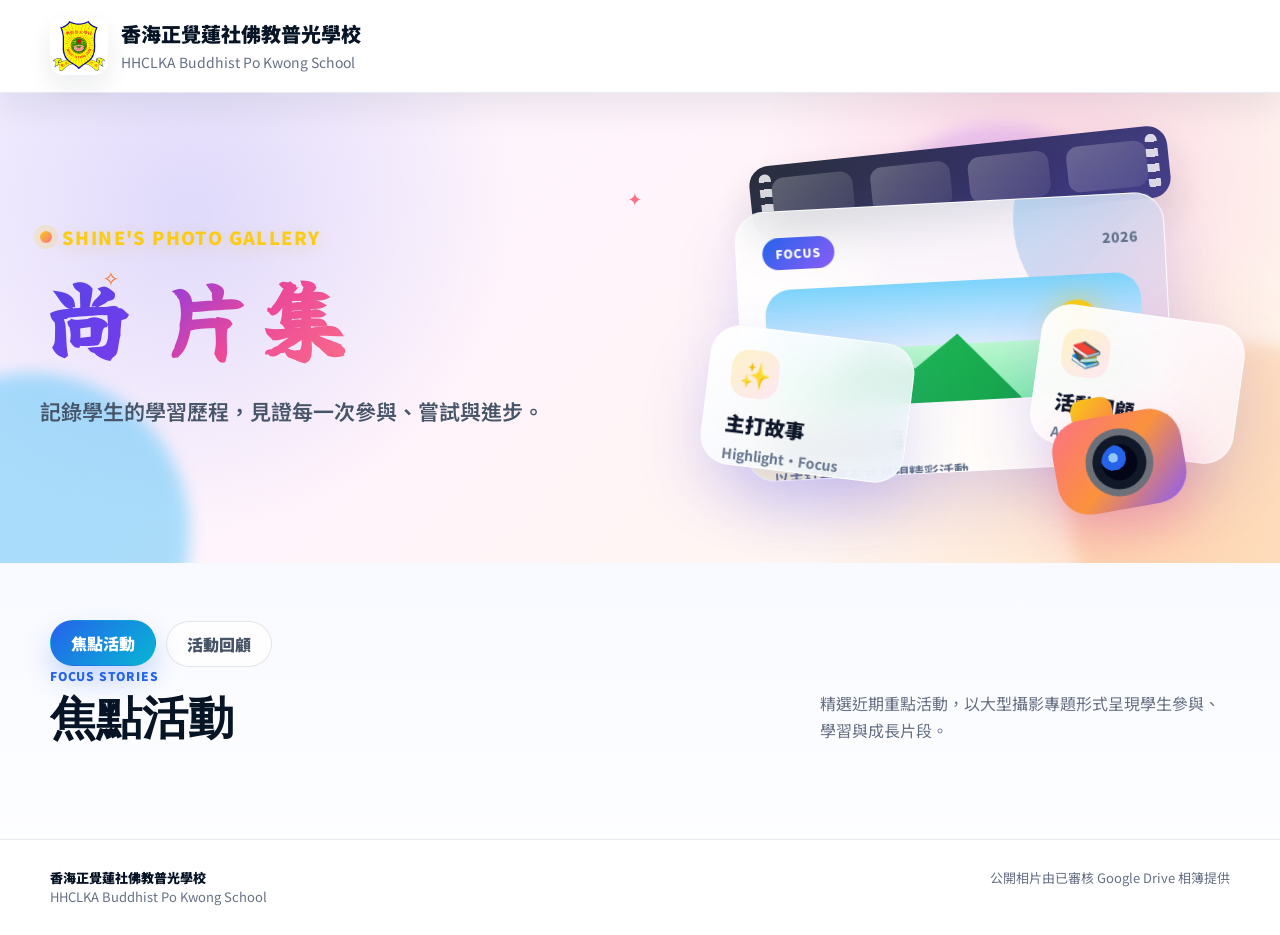
==== commit 4762666d: "Update index.html" ====
--- a/index.html
+++ b/index.html
@@ -27,10 +27,6 @@
           </span>
         </a>
 
-        <nav class="site-nav" id="siteNav" aria-label="相簿分類">
-          <a class="nav-link is-active" href="./?category=焦點活動" data-category="焦點活動">焦點活動</a>
-          <a class="nav-link" href="./?category=活動回顧" data-category="活動回顧">活動回顧</a>
-        </nav>
       </div>
     </header>
 
@@ -108,40 +104,42 @@
         </div>
       </section>
 
-      <!-- 只在「活動回顧」顯示；「焦點活動」不顯示搜尋及排序 -->
-      <section class="gallery-controls" id="galleryControls" aria-label="活動回顧搜尋及排序" hidden>
-        <div class="controls-inner">
-          <div class="controls-title">
-            <p class="section-kicker">Archive Tools</p>
-            <h2>活動回顧搜尋</h2>
+      <section class="home-view" id="homeView">
+        <div class="content" id="galleryArea">
+          <div class="category-tabs-wrap" aria-label="相簿分類切換">
+            <nav class="site-nav" id="siteNav" aria-label="相簿分類">
+              <a class="nav-link is-active" href="./?category=焦點活動" data-category="焦點活動">焦點活動</a>
+              <a class="nav-link" href="./?category=活動回顧" data-category="活動回顧">活動回顧</a>
+            </nav>
           </div>
 
-          <div class="tool-group">
-            <label class="search-field">
-              <span>搜尋</span>
-              <input id="searchInput" type="search" placeholder="輸入相簿名稱、日期或簡介" autocomplete="off" />
-            </label>
+          <!-- 只在「活動回顧」顯示；「焦點活動」不顯示搜尋及排序 -->
+          <section class="gallery-controls" id="galleryControls" aria-label="活動回顧搜尋及排序" hidden>
+            <div class="controls-inner">
+              <div class="controls-title">
+                <p class="section-kicker">Archive Tools</p>
+                <h2>活動回顧搜尋</h2>
+              </div>
 
-            <label class="select-field">
-              <span>排序</span>
-              <select id="sortSelect">
-                <option value="newest">最新活動</option>
-                <option value="oldest">最舊活動</option>
-                <option value="photoCount">相片最多</option>
-              </select>
-            </label>
-          </div>
+              <div class="tool-group">
+                <label class="search-field">
+                  <span>搜尋</span>
+                  <input id="searchInput" type="search" placeholder="輸入相簿名稱、日期或簡介" autocomplete="off" />
+                </label>
 
-          <p class="meta-line" id="metaLine">正在載入相簿資料...</p>
-        </div>
-      </section>
+                <label class="select-field">
+                  <span>排序</span>
+                  <select id="sortSelect">
+                    <option value="newest">最新活動</option>
+                    <option value="oldest">最舊活動</option>
+                    <option value="photoCount">相片最多</option>
+                  </select>
+                </label>
+              </div>
 
-      <section class="home-view" id="homeView">
-        <div class="content" id="galleryArea">
-          <div class="status is-loading" id="status" role="status" aria-live="polite">
-            <strong>相簿資料載入中</strong>
-            <span>正在連接 Google Drive 相片資料，請稍候...</span>
-          </div>
+              <p class="meta-line" id="metaLine">正在載入相簿資料...</p>
+            </div>
+          </section>
 
           <section class="section-block feature-section" aria-labelledby="featuredTitle">
             <div class="section-head">
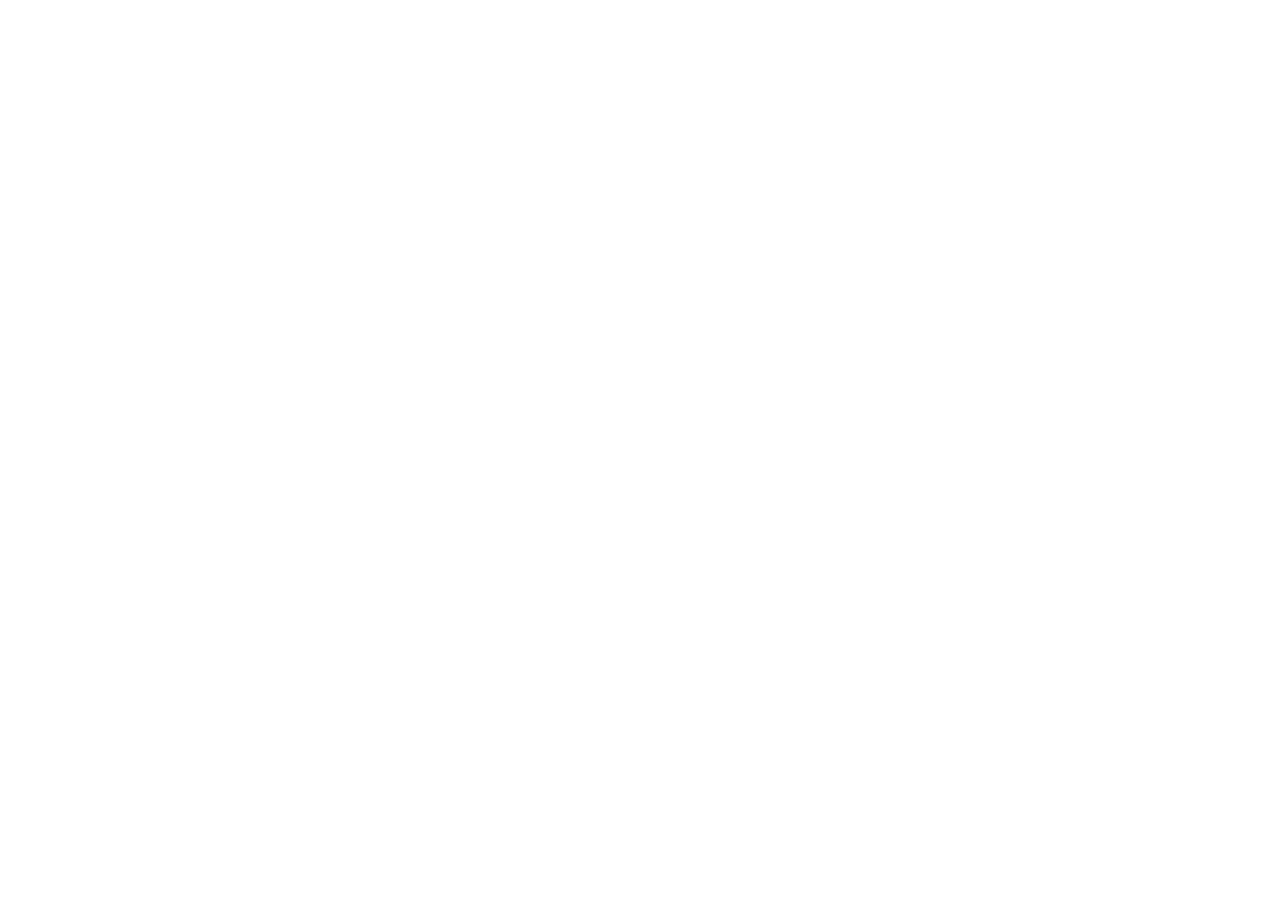
==== commit f91928f9: "Keep legacy gallery bookmarks pointing to company Pages" ====
--- a/index.html
+++ b/index.html
@@ -1,198 +1,22 @@
-<!DOCTYPE html>
+<!doctype html>
 <html lang="zh-Hant">
 <head>
-  <meta charset="UTF-8" />
-  <meta name="viewport" content="width=device-width, initial-scale=1.0" />
-  <meta name="description" content="尚片集，展示學生活動、工作體驗及校園服務相片。" />
-  <title>尚片集</title>
-
-  <link rel="preconnect" href="https://fonts.googleapis.com" />
-  <link rel="preconnect" href="https://fonts.gstatic.com" crossorigin />
-  <link href="https://fonts.googleapis.com/css2?family=Montserrat:wght@700;800;900&family=Noto+Sans+HK:wght@400;500;700;900&family=Yuji+Boku&display=swap" rel="stylesheet" />
-
-  <link rel="stylesheet" href="./assets/styles.css" />
-  <script src="./config.js"></script>
-  <script defer src="./assets/app.js"></script>
+<meta charset="utf-8">
+<meta name="viewport" content="width=device-width, initial-scale=1">
+<meta name="robots" content="noindex,follow">
+<title>光影足跡 · 尚片集</title>
+<link rel="canonical" href="https://po-kwong.github.io/shine-photo-gallery/">
+<script>
+(function () {
+  var destination = new URL('https://po-kwong.github.io/shine-photo-gallery/');
+  destination.search = window.location.search;
+  destination.hash = window.location.hash;
+  window.location.replace(destination.href);
+}());
+</script>
+<style>
+body{margin:0;min-height:100vh;display:grid;place-items:center;background:#fffaf2;color:#29252f;font:18px/1.7 system-ui,sans-serif}main{max-width:32rem;padding:2rem}h1{font-size:2rem;line-height:1.3}a{display:inline-block;padding:.8rem 1.4rem;border:2px solid #29252f;border-radius:999px;background:#f7db55;color:#29252f;text-decoration:none;font-weight:700}a:focus-visible{outline:3px solid #7145c6;outline-offset:5px}
+</style>
 </head>
-
-<body>
-  <div class="site-shell">
-    <header class="site-header">
-      <div class="header-inner">
-        <a class="brand" href="./?category=焦點活動" aria-label="返回焦點活動">
-          <span class="brand-mark" id="brandMark" aria-hidden="true"></span>
-          <span class="brand-text">
-            <span class="brand-title" id="schoolZh">香海正覺蓮社佛教普光學校</span>
-            <span class="brand-subtitle" id="schoolEn">HHCLKA Buddhist Po Kwong School</span>
-          </span>
-        </a>
-
-      </div>
-    </header>
-
-    <main>
-      <section class="shine-hero" id="homeHero">
-        <div class="hero-decoration" aria-hidden="true">
-          <span class="hero-glow glow-one"></span>
-          <span class="hero-glow glow-two"></span>
-          <span class="hero-glow glow-three"></span>
-          <span class="spark spark-one">✦</span>
-          <span class="spark spark-two">✧</span>
-          <span class="spark spark-three">●</span>
-        </div>
-
-        <div class="shine-hero-inner">
-          <div class="shine-hero-copy">
-            <div class="hero-kicker">
-              <span class="kicker-dot"></span>
-              SHINE'S PHOTO GALLERY
-            </div>
-
-            <h1 class="shine-title">
-              <span class="title-main">尚</span>
-              <span class="title-gradient">片集</span>
-            </h1>
-
-            <p class="shine-subtitle" id="siteSubtitle">
-              記錄學生的學習歷程，見證每一次參與、嘗試與進步。
-            </p>
-          </div>
-
-          <div class="shine-hero-art" aria-hidden="true">
-            <div class="film-strip">
-              <span></span><span></span><span></span><span></span>
-            </div>
-
-            <div class="gallery-card card-primary">
-              <div class="card-top">
-                <span class="card-badge">FOCUS</span>
-                <span class="card-date">2026</span>
-              </div>
-
-              <div class="card-photo-shape">
-                <div class="mountain"></div>
-                <div class="sun"></div>
-              </div>
-
-              <div class="card-caption">
-                <strong>焦點活動相簿</strong>
-                <p>以主打故事形式呈現精彩活動</p>
-              </div>
-            </div>
-
-            <div class="gallery-card card-secondary">
-              <div class="mini-album-icon">✨</div>
-              <strong>主打故事</strong>
-              <p>Highlight・Focus</p>
-            </div>
-
-            <div class="gallery-card card-tertiary">
-              <div class="mini-album-icon">📚</div>
-              <strong>活動回顧</strong>
-              <p>Archive・Memory</p>
-            </div>
-
-            <div class="css-camera">
-              <div class="camera-flash"></div>
-              <div class="camera-body">
-                <div class="camera-lens">
-                  <div class="lens-core"></div>
-                </div>
-              </div>
-            </div>
-          </div>
-        </div>
-      </section>
-
-      <section class="home-view" id="homeView">
-        <div class="content" id="galleryArea">
-          <div class="category-tabs-wrap" aria-label="相簿分類切換">
-            <nav class="site-nav" id="siteNav" aria-label="相簿分類">
-              <a class="nav-link is-active" href="./?category=焦點活動" data-category="焦點活動">焦點活動</a>
-              <a class="nav-link" href="./?category=活動回顧" data-category="活動回顧">活動回顧</a>
-            </nav>
-          </div>
-
-          <!-- 只在「活動回顧」顯示；「焦點活動」不顯示搜尋及排序 -->
-          <section class="gallery-controls" id="galleryControls" aria-label="活動回顧搜尋及排序" hidden>
-            <div class="controls-inner">
-              <div class="controls-title">
-                <p class="section-kicker">Archive Tools</p>
-                <h2>活動回顧搜尋</h2>
-              </div>
-
-              <div class="tool-group">
-                <label class="search-field">
-                  <span>搜尋</span>
-                  <input id="searchInput" type="search" placeholder="輸入相簿名稱、日期或簡介" autocomplete="off" />
-                </label>
-
-                <label class="select-field">
-                  <span>排序</span>
-                  <select id="sortSelect">
-                    <option value="newest">最新活動</option>
-                    <option value="oldest">最舊活動</option>
-                    <option value="photoCount">相片最多</option>
-                  </select>
-                </label>
-              </div>
-
-              <p class="meta-line" id="metaLine">正在載入相簿資料...</p>
-            </div>
-          </section>
-
-          <section class="section-block feature-section" aria-labelledby="featuredTitle">
-            <div class="section-head">
-              <div>
-                <p class="section-kicker">Focus Stories</p>
-                <h2 class="section-title" id="featuredTitle">焦點活動</h2>
-              </div>
-              <p class="section-note">
-                精選近期重點活動，以大型攝影專題形式呈現學生參與、學習與成長片段。
-              </p>
-            </div>
-
-            <div class="featured-area" id="featuredArea"></div>
-          </section>
-
-          <section class="section-block more-section" aria-labelledby="moreTitle" hidden>
-            <div class="section-head">
-              <div>
-                <p class="section-kicker">Activity Archive</p>
-                <h2 class="section-title" id="moreTitle">活動回顧</h2>
-              </div>
-              <p class="section-note">
-                保留原有相簿卡片設計，並支援搜尋及排序，方便日後活動相簿愈來愈多時查找。
-              </p>
-            </div>
-
-            <div class="album-grid" id="albumGrid"></div>
-          </section>
-        </div>
-      </section>
-
-      <section class="album-view" id="albumView" hidden>
-        <div class="content">
-          <a class="back-link" id="backBtn" href="./?category=焦點活動">返回相簿列表</a>
-          <article class="album-masthead" id="albumMasthead"></article>
-          <div class="status is-loading" id="photoStatus" role="status" aria-live="polite">
-            <strong>相片載入中</strong>
-            <span>正在整理相片牆，請稍候...</span>
-          </div>
-          <div class="photo-wall" id="photoGrid"></div>
-        </div>
-      </section>
-    </main>
-
-    <footer class="site-footer">
-      <div class="footer-inner">
-        <div>
-          <p class="footer-brand" id="footerSchool">香海正覺蓮社佛教普光學校</p>
-          <p id="footerText">HHCLKA Buddhist Po Kwong School</p>
-        </div>
-        <p class="footer-note">公開相片由已審核 Google Drive 相簿提供</p>
-      </div>
-    </footer>
-  </div>
-</body>
+<body><main><p>光影足跡</p><h1>尚片集已搬到新網址</h1><p>正在帶你前往。如未能自動跳轉，請按以下按鈕。</p><a href="https://po-kwong.github.io/shine-photo-gallery/">瀏覽相片集 ↗</a></main></body>
 </html>
